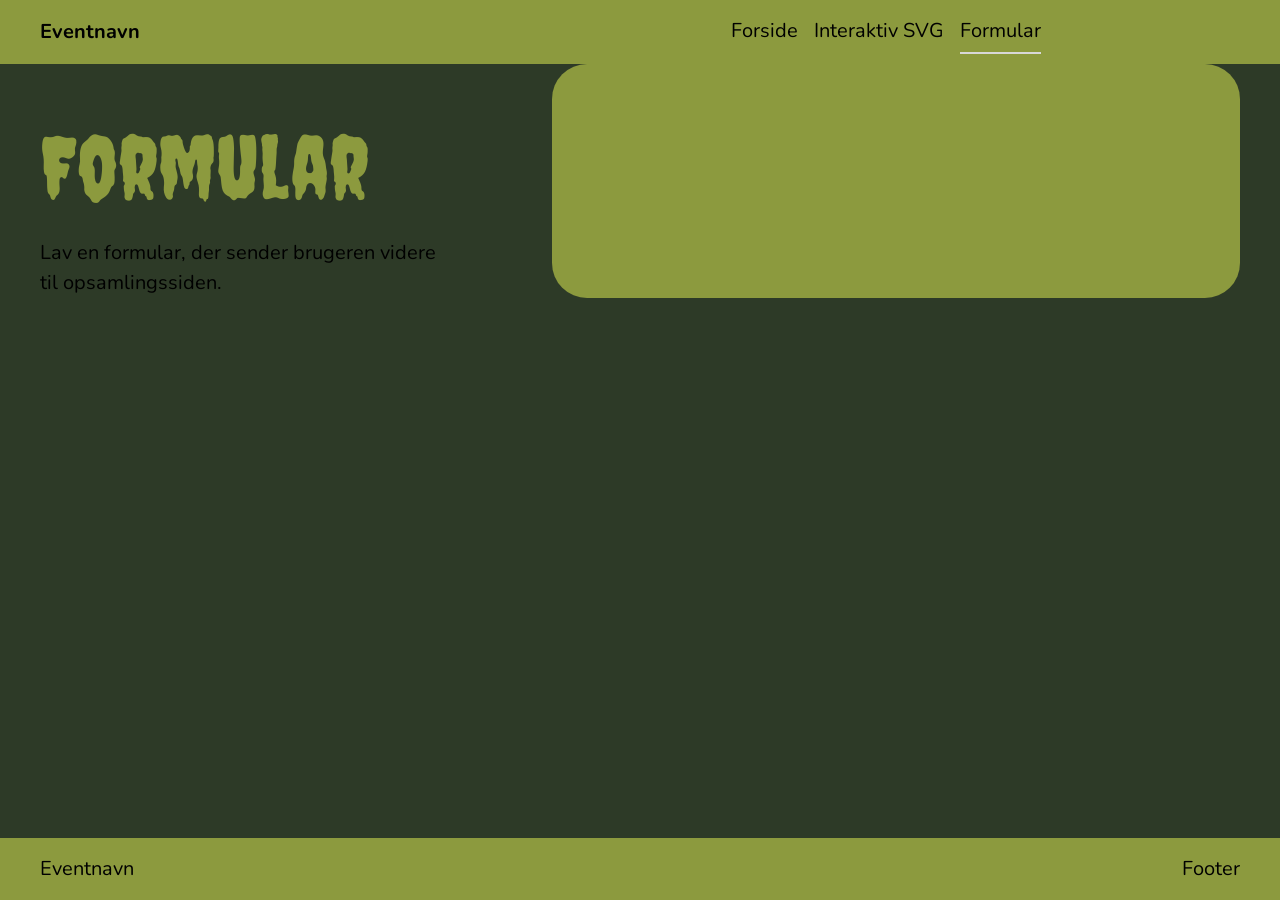
==== form.html @ 9d2d6f72 "svg done + rettelser" ====
<!DOCTYPE html>
<html lang="da">

<head>
  <meta charset="UTF-8">
  <meta name="viewport" content="width=device-width, initial-scale=1.0">
  <title>Formular | Eventnavn</title>
  <link rel="preconnect" href="https://fonts.googleapis.com">
  <link rel="preconnect" href="https://fonts.gstatic.com" crossorigin>
  <link
    href="https://fonts.googleapis.com/css2?family=Almendra:ital,wght@0,400;0,700;1,400;1,700&family=Creepster&family=Nunito:ital,wght@0,200..1000;1,200..1000&display=swap"
    rel="stylesheet">
  <link rel="stylesheet" href="./starter.css">
  <link rel="stylesheet" href="./style.css">
</head>

<body>
  <header class="site-header">
    <div class="header-content">
      <a class="site-logo" href="./">Eventnavn</a>
      <nav class="site-nav">
        <button popovertarget="menu">Menu</button>
        <ul class="menu" id="menu" popover>
          <li><a href="./">Forside</a></li>
          <li><a href="./svg.html">Interaktiv SVG</a></li>
          <li><a href="./form.html" aria-current="page">Formular</a></li>
        </ul>
      </nav>
    </div>
  </header>

  <main>
    <section class="form-page">
      <header class="form-intro">
        <h1>Formular</h1>
        <p>Lav en formular, der sender brugeren videre til opsamlingssiden.</p>
      </header>

      <form class="form-placeholder" action="./opsamling.html"></form>
    </section>
  </main>

  <footer class="site-footer">
    <div class="footer-content">
      <p>Eventnavn</p>
      <p>Footer</p>
    </div>
  </footer>
  <script src="./script.js"></script>
</body>

</html>
---- starter.css ----
*,
::before,
::after {
  box-sizing: border-box;
  margin: 0;
  padding: 0;
}

html {
  interpolate-size: allow-keywords;
  font-family: system-ui, sans-serif;
  line-height: 1.5;
  -webkit-font-smoothing: antialiased;
}

h1,
h2 {
  line-height: 1.25;
}

p,
li {
  text-wrap: pretty;
}

img,
svg {
  display: block;
  width: 100%;
  height: auto;
}

label {
  display: block;
}

input,
button,
textarea,
select {
  font: inherit;
  color: inherit;
  background-color: transparent;
  font-size: max(1em, 16px);
  padding: 0;
  margin: 0;
}

input:where([type="checkbox"], [type="radio"]) {
  width: 1em;
  height: 1em;
}

textarea {
  resize: none;
  min-height: 4lh;
}

legend {
  padding: 0;
}

select,
::picker(select) {
  appearance: base-select;
}

[popover] {
  margin: revert;
}

dialog {
  overscroll-behavior: none;

  &::backdrop {
    overflow: hidden;
    overscroll-behavior: contain;
  }
}

.visually-hidden {
  position: absolute;
  width: 1px;
  height: 1px;
  overflow: hidden;
  white-space: nowrap;
  clip-path: inset(100%);
}
---- style.css ----
/* Variabler */
html {
  --color-page: #2d3a27;
  --color-surface: #8c9a3e;
  --h1-color: #8c9a3e;
  --light-color: #f2ebd9;
  --dark-color: #1a1a1a;
  --accent-color: #d9531e;
  --color-border: #d8d8d8;
  --space-05: 0.5rem;
  --space-1: 1rem;
  --space-2: 2rem;
  --space-3: 3rem;

  background: var(--color-page);
}

/* Generelt */
h1 {
  color: var(--h1-color);
  font-family: "Creepster", system-ui;
  font-weight: 400;
  font-style: normal;
  font-size: 5.5rem;
  padding-top: var(--space-3);
}

h2 {
  font-family: "Almendra", serif;
  font-weight: 400;
  font-style: normal;
  font-size: 3rem;
}

p,
a,
summary {
  font-family: "Nunito", sans-serif;
  font-optical-sizing: auto;
  font-weight: 400;
  font-style: normal;
  font-size: 1.25rem;
}

.h2_lys,
.p_lys {
  color: var(--light-color);
}

.h2_mørk,
.p_mørk {
  color: var(--dark-color);
}

.knap_orange {
  background-color: var(--accent-color);
  border: none;
  color: var(--p-dark-color);
  text-decoration: none;
  text-align: center;
  font-weight: 700;
  border-radius: 35px;
  padding: 0.35rlh 0.75rlh;
  width: fit-content;
  cursor: pointer;
}

.knap_hvid {
  background-color: var(--light-color);
  border: none;
  color: var(--p-dark-color);
  text-decoration: none;
  text-align: center;
  font-weight: 700;
  border-radius: 35px;
  padding: 0.35rlh 0.75rlh;
  width: fit-content;
  cursor: pointer;
}

/* Globalt layout */
body {
  margin: 0;
  min-height: 100svh;
  display: grid;
  grid-template-rows: auto 1fr auto;
  grid-template-columns: minmax(1rlh, 1fr) minmax(0, 75rem) minmax(1rlh, 1fr);
}

h1,
h2,
h3,
p {
  margin: 0;
}

main {
  display: grid;
  grid-template-columns: inherit;
  grid-column: 1 / -1;
  align-content: start;
}

main > * {
  grid-column: 2;
}

.svg-page {
  display: grid;
  gap: var(--space-2);
}

.svg-intro {
  display: grid;
  gap: var(--space-1);
  max-width: 60ch;
}

.svg-intro p {
  color: var(--color-muted);
}

.svg-layout {
  display: grid;
  gap: var(--space-2);
  align-items: start;
  @media (width > 800px) {
    grid-template-columns: 1fr min(40%, 36ch);
  }
}

.form-page {
  display: grid;
  gap: var(--space-2);
  @media (width > 600px) {
    grid-template-columns: min(40%, 50ch) 1fr;
  }
}

.form-intro {
  display: grid;
  gap: var(--space-1);
  align-content: start;
  max-width: 60ch;
}

.form-intro p {
  color: var(--color-muted);
}

.opsamling-page {
  display: grid;
  gap: var(--space-2);
  align-items: start;

  @media (width > 800px) {
    grid-template-columns: minmax(0, 44ch) minmax(20rem, 1fr);
  }
}

.opsamling-intro {
  display: grid;
  gap: var(--space-1);
  max-width: 60ch;
}

.opsamling-intro p {
  color: var(--color-muted);
}

.error-page {
  display: grid;
  gap: var(--space-1);
  max-width: 60ch;
}

.error-page p {
  color: var(--color-muted);
}

/* Forside layout */
.hero_section {
  background-image: url(./imgs/baggrundsbillede.png);
  background-size: cover;
  background-position: center;
  grid-column: 1/-1;
  z-index: 0;

  display: grid;
  grid-template-columns: inherit;
}

.hero_section .grid_forside {
  grid-column: 2;
}

.grid_forside {
  @media (width > 800px) {
    display: grid;
    grid-template-columns: 1fr 1.5fr 0.4fr 1fr;
    grid-template-rows: 1fr 0.5fr 1.5fr;
  }
}

.indhold_forside {
  @media (width > 800px) {
    grid-column: 1/3;
    grid-row: 1/3;
  }
  @media (width < 800px) {
    justify-items: center;
    text-align: center;
    z-index: 1;
  }
}

.indhold_forside p {
  max-width: 42ch;
}

.img_shrek {
  grid-column: 2/4;
  grid-row: 2/4;
  z-index: 10;
  align-self: end;
}

.forside_knapper {
  display: grid;
  grid-template-columns: auto auto;
  gap: var(--space-1);
  padding-block: var(--space-1);
  justify-content: center;
  @media (width > 800px) {
    justify-content: start;
  }
}

.scrol_knap,
.scrol_knap a {
  z-index: 20;
  text-decoration: none;
  display: block;
  color: var(--light-color);
  font-weight: 700;
  justify-items: center;
  text-align: center;
  @media (width > 800px) {
    grid-column: 2/4;
    grid-row: 3/4;
    align-self: end;
  }
}

.h2_break {
  margin-top: var(--space-3);
}

.card,
.popover_card[popover] {
  display: grid;
  grid-template-rows: 2fr 1fr;
  padding: 0;
  overflow: clip;
  border-radius: 35px;
  background: var(--color-surface);
}

.popover_card[popover] {
  margin: auto;
  max-width: 90vw;
  width: 70ch;
  max-height: 90vh;
}

.card p,
.p_overskrift {
  font-weight: 700;
}

.card_indhold,
.popover_indhold {
  display: grid;
  align-content: start;
  justify-items: start;
  padding: 1lh;
  gap: 0.6rem;
}

.card_container {
  display: grid;
  gap: var(--space-2);
  padding-top: var(--space-1);
  padding-bottom: var(--space-3);
  @media (width > 800px) {
    display: grid;
    grid-template-columns: 1fr 1fr 1fr;
  }
}

.card img,
.popover_card img {
  place-self: stretch;
  object-fit: cover;
}

/* Popover på forside */
[popover] {
  padding: 1rem;
  max-height: 90vh;
  max-width: 90vw;
  width: 50ch;
}

:popover-open {
  display: grid;
  justify-items: start;
}

::backdrop {
  background: rgba(0, 0, 0, 0.35);
}

.popover_card {
  transition: 0.5s;
  transition-behavior: allow-discrete;
  opacity: 0;
}

:popover-open {
  opacity: 1;
}

@starting-style {
  :popover-open {
    opacity: 0;
  }
}

::backdrop {
  transition: 0.5s;
  transition-behavior: allow-discrete;
  opacity: 0;
}

:popover-open::backdrop {
  opacity: 1;
}

@starting-style {
  :popover-open::backdrop {
    opacity: 0;
  }
}

/* SVG - Accordion */
.accordion-item {
  border-radius: 35px;
  background: var(--color-page);
  color: var(--light-color);
}

.accordion-item summary {
  border-radius: 35px;
  background: var(--color-page);
  cursor: pointer;
  padding: var(--space-1) var(--space-2);
  font-weight: 700;
}

:open.accordion-item {
  border-radius: 35px;
  background: var(--accent-color);
}

:open.accordion-item summary {
  border-radius: 35px 35px 0 0;
  background: var(--accent-color);
}

.content {
  padding: 0 var(--space-1);
}

summary::marker {
  content: none;
}

summary {
  display: flex;
  justify-content: space-between;
}

summary::after {
  content: "+";
  font-size: 1.2rem;
  font-family: monospace;
}

:open summary::after {
  content: "-";
}

html {
  interpolate-size: allow-keywords;
}

::details-content {
  height: 0;
  overflow: clip;
  transition: 0.3s;
  transition-behavior: allow-discrete;
}

:open::details-content {
  height: auto;
}

/* SVG */
.bg_svg {
  background-image: url(./imgs/baggrundsbillede.png);
  background-size: cover;
  background-position: center;
}

.shrek {
  transition: 0.5s;
  translate: var(--x) var(--y);
}

.svg_shrek[data-position="sump"] {
  --x: -10%;
  --y: -15%;
}

.svg_shrek[data-position="bar"] {
  --x: 25%;
  --y: -22%;
}

.svg_shrek[data-position="doris"] {
  --x: 23%;
  --y: 19%;
}

.svg_shrek {
  border-radius: 35px;
  width: 100%;
  height: auto;
  display: block;
}

.svg-placeholder {
  display: grid;
  justify-items: center;
  align-items: center;
  padding: var(--space-1) var(--space-2);
}

/* Header og footer */
.site-header,
.site-footer {
  grid-column: 1 / -1;

  display: grid;
  grid-template-columns: inherit;
  background: var(--color-surface);
}

.header-content,
.footer-content {
  grid-column: 2;
}

.header-content {
  min-height: 4rem;
  display: flex;
  justify-content: space-between;
  align-items: center;
  gap: var(--space-1);
}

.site-logo {
  color: inherit;
  font-weight: 700;
  text-decoration: none;
}

.footer-content {
  padding-block: var(--space-1);
  display: flex;
  flex-wrap: wrap;
  justify-content: space-between;
  gap: var(--space-1);
  color: var(--color-muted);
}

/* Navigation */
[popover] {
  margin: 0;
  padding: 0;
  border: none;
  background: transparent;
}

.site-nav button {
  padding: 0.4rem 0.7rem;
  border: 1px solid var(--color-border);
  background: var(--color-surface);
  @media (width > 600px) {
    display: none;
  }
}

.menu {
  margin: 0;
  padding: var(--space-1);
  list-style: none;
  background: var(--color-surface);
  border: 1px solid var(--color-border);
  @media (width > 600px) {
    display: flex;
    gap: var(--space-1);
    padding: 0;
    border: none;
    background: none;
    position: static;
  }
}

.menu a {
  display: block;
  padding: 0.4rem 0;
  color: inherit;
  text-decoration: none;
  border-bottom: 2px solid #0000;
}

.menu a[aria-current="page"] {
  border-bottom-color: var(--color-border);
}

/* Flader */
.panel,
.svg-placeholder,
.form-placeholder,
.opsamling-placeholder {
  background: var(--color-surface);
  border-radius: 35px;
}

.panel {
  padding: var(--space-2) var(--space-1);
  display: grid;
  gap: var(--space-1);
}

.svg-placeholder,
.opsamling-placeholder {
  min-height: -webkit-fill-available;
  min-height: stretch;
}

.form-placeholder {
  min-height: -webkit-fill-available;
  min-height: stretch;
  padding: var(--space-1);
}

/* Details */
.accordion {
  display: grid;
  gap: var(--space-05);
}

.accordion-item {
  background: var(--color-surface);
}

.accordion-item p {
  padding: 0 var(--space-1) var(--space-1);
  color: var(--color-muted);
}

/* Knap/link */
.button {
  justify-self: start;
  display: inline-block;
  padding: 0.5rem 0.8rem;
  border: 1px solid var(--color-border);
  background: var(--color-surface);
  color: inherit;
  text-decoration: none;
}
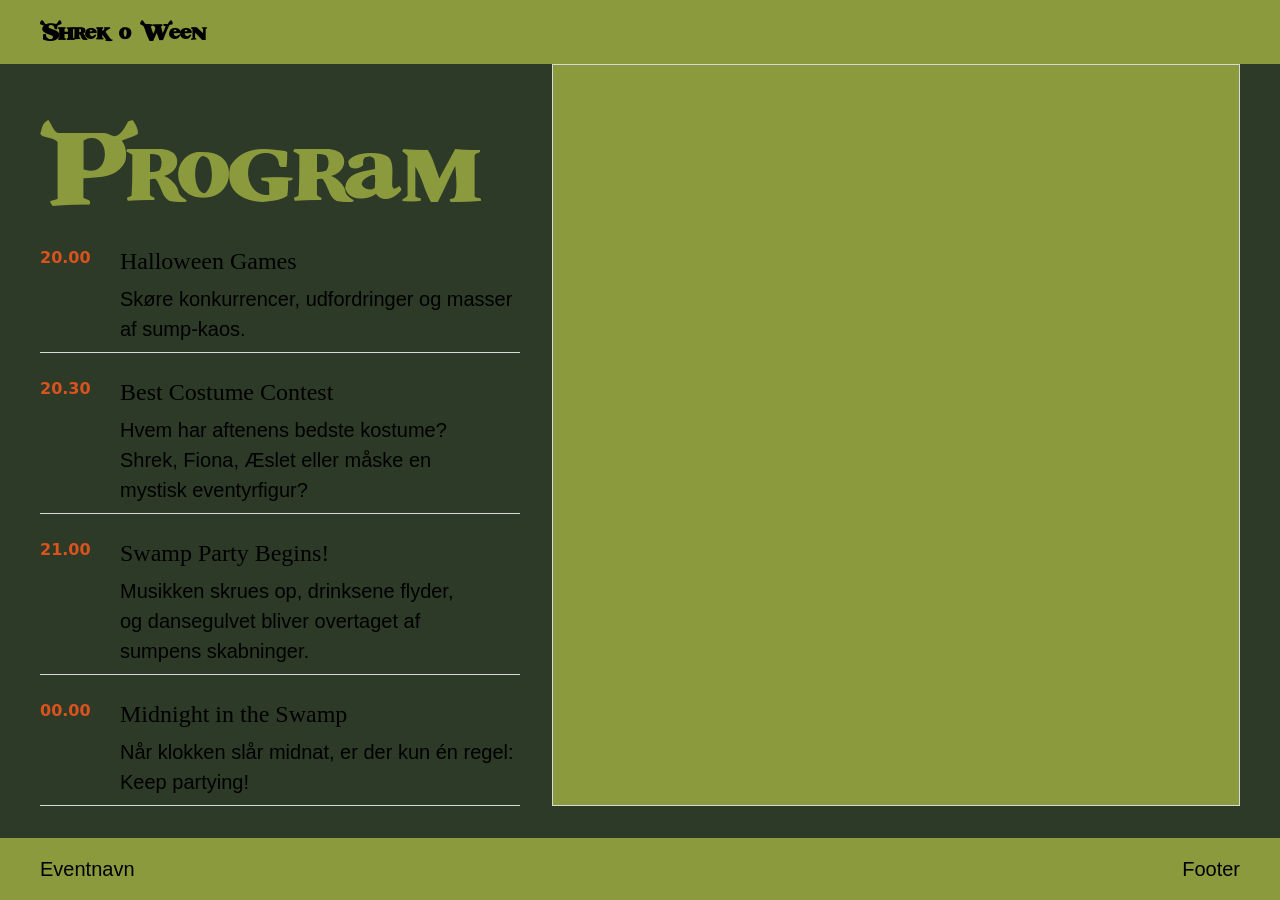
==== commit 2b79df18: "push changes" ====
--- a/form.html
+++ b/form.html
@@ -5,11 +5,6 @@
   <meta charset="UTF-8">
   <meta name="viewport" content="width=device-width, initial-scale=1.0">
   <title>Formular | Eventnavn</title>
-  <link rel="preconnect" href="https://fonts.googleapis.com">
-  <link rel="preconnect" href="https://fonts.gstatic.com" crossorigin>
-  <link
-    href="https://fonts.googleapis.com/css2?family=Almendra:ital,wght@0,400;0,700;1,400;1,700&family=Creepster&family=Nunito:ital,wght@0,200..1000;1,200..1000&display=swap"
-    rel="stylesheet">
   <link rel="stylesheet" href="./starter.css">
   <link rel="stylesheet" href="./style.css">
 </head>
@@ -17,12 +12,12 @@
 <body>
   <header class="site-header">
     <div class="header-content">
-      <a class="site-logo" href="./">Eventnavn</a>
+      <a class="site-logo" href="./">Shrek o Ween</a>
       <nav class="site-nav">
         <button popovertarget="menu">Menu</button>
         <ul class="menu" id="menu" popover>
           <li><a href="./">Forside</a></li>
-          <li><a href="./svg.html">Interaktiv SVG</a></li>
+          <li><a href="./svg.html">Udforsk sumpen</a></li>
           <li><a href="./form.html" aria-current="page">Formular</a></li>
         </ul>
       </nav>
@@ -32,8 +27,37 @@
   <main>
     <section class="form-page">
       <header class="form-intro">
-        <h1>Formular</h1>
-        <p>Lav en formular, der sender brugeren videre til opsamlingssiden.</p>
+        <h1>Program</h1>
+        <div class="program">
+          <article class="program-item">
+            <time class="program-time" datetime="20:00">20.00</time>
+            <div class="program-details">
+              <h2 class="program-title">Halloween Games</h2>
+              <p>Skøre konkurrencer, udfordringer og masser af sump-kaos.</p>
+            </div>
+          </article>
+          <article class="program-item">
+            <time class="program-time" datetime="20:30">20.30</time>
+            <div class="program-details">
+              <h2 class="program-title">Best Costume Contest</h2>
+              <p>Hvem har aftenens bedste kostume? Shrek, Fiona, Æslet eller måske en mystisk eventyrfigur?</p>
+            </div>
+          </article>
+          <article class="program-item">
+            <time class="program-time" datetime="21:00">21.00</time>
+            <div class="program-details">
+              <h2 class="program-title">Swamp Party Begins!</h2>
+              <p>Musikken skrues op, drinksene flyder, og dansegulvet bliver overtaget af sumpens skabninger.</p>
+            </div>
+          </article>
+          <article class="program-item">
+            <time class="program-time" datetime="00:00">00.00</time>
+            <div class="program-details">
+              <h2 class="program-title">Midnight in the Swamp</h2>
+              <p>Når klokken slår midnat, er der kun én regel: Keep partying!</p>
+            </div>
+          </article>
+        </div>
       </header>
 
       <form class="form-placeholder" action="./opsamling.html"></form>
--- a/style.css
+++ b/style.css
@@ -1,4 +1,11 @@
 /* Variabler */
+@font-face {
+  font-family: "Shrek";
+  src: url("./SHREK___.TTF") format("truetype");
+  font-weight: 400;
+  font-style: normal;
+}
+
 html {
   --color-page: #2d3a27;
   --color-surface: #8c9a3e;
@@ -18,7 +25,7 @@
 /* Generelt */
 h1 {
   color: var(--h1-color);
-  font-family: "Creepster", system-ui;
+  font-family: "Shrek", system-ui;
   font-weight: 400;
   font-style: normal;
   font-size: 5.5rem;
@@ -26,15 +33,14 @@
 }
 
 h2 {
-  font-family: "Almendra", serif;
+  font-family: "Almena", serif;
   font-weight: 400;
   font-style: normal;
   font-size: 3rem;
 }
 
 p,
-a,
-summary {
+a {
   font-family: "Nunito", sans-serif;
   font-optical-sizing: auto;
   font-weight: 400;
@@ -42,9 +48,13 @@
   font-size: 1.25rem;
 }
 
-.h2_lys,
+.h2_lys {
+  color: #d8d8d8;
+  font-family: "Times New Roman", Times, serif;
+}
 .p_lys {
   color: var(--light-color);
+  font-family: fantasy;
 }
 
 .h2_mørk,
@@ -78,113 +88,13 @@
   cursor: pointer;
 }
 
-/* Globalt layout */
-body {
-  margin: 0;
-  min-height: 100svh;
-  display: grid;
-  grid-template-rows: auto 1fr auto;
-  grid-template-columns: minmax(1rlh, 1fr) minmax(0, 75rem) minmax(1rlh, 1fr);
-}
-
-h1,
-h2,
-h3,
-p {
-  margin: 0;
-}
-
-main {
-  display: grid;
-  grid-template-columns: inherit;
-  grid-column: 1 / -1;
-  align-content: start;
-}
-
-main > * {
-  grid-column: 2;
-}
-
-.svg-page {
-  display: grid;
-  gap: var(--space-2);
-}
-
-.svg-intro {
-  display: grid;
-  gap: var(--space-1);
-  max-width: 60ch;
-}
-
-.svg-intro p {
-  color: var(--color-muted);
-}
-
-.svg-layout {
-  display: grid;
-  gap: var(--space-2);
-  align-items: start;
-  @media (width > 800px) {
-    grid-template-columns: 1fr min(40%, 36ch);
-  }
-}
-
-.form-page {
-  display: grid;
-  gap: var(--space-2);
-  @media (width > 600px) {
-    grid-template-columns: min(40%, 50ch) 1fr;
-  }
-}
-
-.form-intro {
-  display: grid;
-  gap: var(--space-1);
-  align-content: start;
-  max-width: 60ch;
-}
-
-.form-intro p {
-  color: var(--color-muted);
-}
-
-.opsamling-page {
-  display: grid;
-  gap: var(--space-2);
-  align-items: start;
-
-  @media (width > 800px) {
-    grid-template-columns: minmax(0, 44ch) minmax(20rem, 1fr);
-  }
-}
-
-.opsamling-intro {
-  display: grid;
-  gap: var(--space-1);
-  max-width: 60ch;
-}
-
-.opsamling-intro p {
-  color: var(--color-muted);
-}
-
-.error-page {
-  display: grid;
-  gap: var(--space-1);
-  max-width: 60ch;
-}
-
-.error-page p {
-  color: var(--color-muted);
-}
-
 /* Forside layout */
 .hero_section {
   background-image: url(./imgs/baggrundsbillede.png);
   background-size: cover;
   background-position: center;
   grid-column: 1/-1;
-  z-index: 0;
+  isolation: isolate;
 
   display: grid;
   grid-template-columns: inherit;
@@ -221,7 +131,7 @@
 .img_shrek {
   grid-column: 2/4;
   grid-row: 2/4;
-  z-index: 10;
+  z-index: -1;
   align-self: end;
 }
 
@@ -238,7 +148,6 @@
 
 .scrol_knap,
 .scrol_knap a {
-  z-index: 20;
   text-decoration: none;
   display: block;
   color: var(--light-color);
@@ -259,7 +168,7 @@
 .card,
 .popover_card[popover] {
   display: grid;
-  grid-template-rows: 2fr 1fr;
+  grid-template-rows: auto auto;
   padding: 0;
   overflow: clip;
   border-radius: 35px;
@@ -296,12 +205,6 @@
     display: grid;
     grid-template-columns: 1fr 1fr 1fr;
   }
-}
-
-.card img,
-.popover_card img {
-  place-self: stretch;
-  object-fit: cover;
 }
 
 /* Popover på forside */
@@ -321,7 +224,7 @@
   background: rgba(0, 0, 0, 0.35);
 }
 
-.popover_card {
+[popover] {
   transition: 0.5s;
   transition-behavior: allow-discrete;
   opacity: 0;
@@ -353,108 +256,159 @@
   }
 }
 
-/* SVG - Accordion */
-.accordion-item {
-  border-radius: 35px;
-  background: var(--color-page);
-  color: var(--light-color);
-}
-
-.accordion-item summary {
-  border-radius: 35px;
-  background: var(--color-page);
-  cursor: pointer;
-  padding: var(--space-1) var(--space-2);
-  font-weight: 700;
-}
-
-:open.accordion-item {
-  border-radius: 35px;
-  background: var(--accent-color);
-}
-
-:open.accordion-item summary {
-  border-radius: 35px 35px 0 0;
-  background: var(--accent-color);
-}
-
-.content {
-  padding: 0 var(--space-1);
-}
-
-summary::marker {
-  content: none;
-}
-
-summary {
-  display: flex;
-  justify-content: space-between;
-}
-
-summary::after {
-  content: "+";
-  font-size: 1.2rem;
-  font-family: monospace;
-}
-
-:open summary::after {
-  content: "-";
-}
-
-html {
-  interpolate-size: allow-keywords;
-}
-
-::details-content {
-  height: 0;
-  overflow: clip;
-  transition: 0.3s;
-  transition-behavior: allow-discrete;
-}
-
-:open::details-content {
-  height: auto;
-}
-
-/* SVG */
-.bg_svg {
-  background-image: url(./imgs/baggrundsbillede.png);
-  background-size: cover;
-  background-position: center;
-}
-
-.shrek {
-  transition: 0.5s;
-  translate: var(--x) var(--y);
-}
-
-.svg_shrek[data-position="sump"] {
-  --x: -10%;
-  --y: -15%;
-}
-
-.svg_shrek[data-position="bar"] {
-  --x: 25%;
-  --y: -22%;
-}
-
-.svg_shrek[data-position="doris"] {
-  --x: 23%;
-  --y: 19%;
-}
-
-.svg_shrek {
-  border-radius: 35px;
+/* Globalt layout */
+body {
+  margin: 0;
+  min-height: 100svh;
+  display: grid;
+  grid-template-rows: auto 1fr auto;
+  grid-template-columns: minmax(1rlh, 1fr) minmax(0, 75rem) minmax(1rlh, 1fr);
+}
+
+h1,
+h2,
+h3,
+p {
+  margin: 0;
+}
+
+main {
+  display: grid;
+  grid-template-columns: inherit;
+  grid-column: 1 / -1;
+  align-content: start;
+}
+
+main > * {
+  grid-column: 2;
+}
+
+.svg-page {
+  display: grid;
+  gap: var(--space-2);
+}
+
+.svg-intro {
+  display: grid;
+  gap: var(--space-1);
+  max-width: 60ch;
+}
+
+.svg-intro p {
+  color: var(--color-muted);
+}
+
+.svg-layout {
+  display: grid;
+  gap: var(--space-2);
+  align-items: start;
+  @media (width > 800px) {
+    grid-template-columns: 1fr min(40%, 36ch);
+  }
+}
+
+.svg-map-frame {
+  overflow: hidden;
+  border: 1px solid var(--color-border);
+  background: #555c31;
+}
+
+.svg-map {
   width: 100%;
   height: auto;
-  display: block;
-}
-
-.svg-placeholder {
-  display: grid;
-  justify-items: center;
-  align-items: center;
-  padding: var(--space-1) var(--space-2);
+}
+
+.svg-map-shrek {
+  transform-box: view-box;
+  transform-origin: 0 0;
+  transition: transform 900ms cubic-bezier(0.2, 0.7, 0.3, 1);
+}
+
+@media (prefers-reduced-motion: reduce) {
+  .svg-map-shrek {
+    transition: none;
+  }
+}
+
+.form-page {
+  display: grid;
+  gap: var(--space-2);
+  @media (width > 600px) {
+    grid-template-columns: min(40%, 50ch) 1fr;
+  }
+}
+
+.form-intro {
+  display: grid;
+  gap: var(--space-1);
+  align-content: start;
+  max-width: 60ch;
+}
+
+.form-intro > p {
+  color: var(--color-muted);
+}
+
+.program {
+  display: grid;
+  gap: var(--space-1);
+}
+
+.program-item {
+  display: grid;
+  grid-template-columns: 4.5rem 1fr;
+  gap: var(--space-05);
+  padding-block: var(--space-05);
+  border-bottom: 1px solid var(--color-border);
+}
+
+.program-time {
+  color: var(--accent-color);
+  font-weight: 700;
+}
+
+.program-details {
+  display: grid;
+  gap: var(--space-05);
+}
+
+.program-title {
+  font-family: "Almendra", serif;
+  font-size: 1.5rem;
+}
+
+.program-details p {
+  color: var(--color-muted);
+}
+
+.opsamling-page {
+  display: grid;
+  gap: var(--space-2);
+  align-items: start;
+
+  @media (width > 800px) {
+    grid-template-columns: minmax(0, 44ch) minmax(20rem, 1fr);
+  }
+}
+
+.opsamling-intro {
+  display: grid;
+  gap: var(--space-1);
+  max-width: 60ch;
+}
+
+.opsamling-intro p {
+  color: var(--color-muted);
+}
+
+.error-page {
+  display: grid;
+  gap: var(--space-1);
+  max-width: 60ch;
+}
+
+.error-page p {
+  color: var(--color-muted);
 }
 
 /* Header og footer */
@@ -482,6 +436,7 @@
 
 .site-logo {
   color: inherit;
+  font-family: "Shrek", system-ui;
   font-weight: 700;
   text-decoration: none;
 }
@@ -546,11 +501,11 @@
 .form-placeholder,
 .opsamling-placeholder {
   background: var(--color-surface);
-  border-radius: 35px;
+  border: 1px solid var(--color-border);
 }
 
 .panel {
-  padding: var(--space-2) var(--space-1);
+  padding: var(--space-1);
   display: grid;
   gap: var(--space-1);
 }
@@ -574,6 +529,7 @@
 }
 
 .accordion-item {
+  border: 1px solid var(--color-border);
   background: var(--color-surface);
 }
 
@@ -592,3 +548,13 @@
   color: inherit;
   text-decoration: none;
 }
+
+html,
+a,
+button,
+.knap_orange,
+.knap_hvid {
+  cursor:
+    url("./imgs/cursor-shrek.png") 6 6,
+    auto;
+}
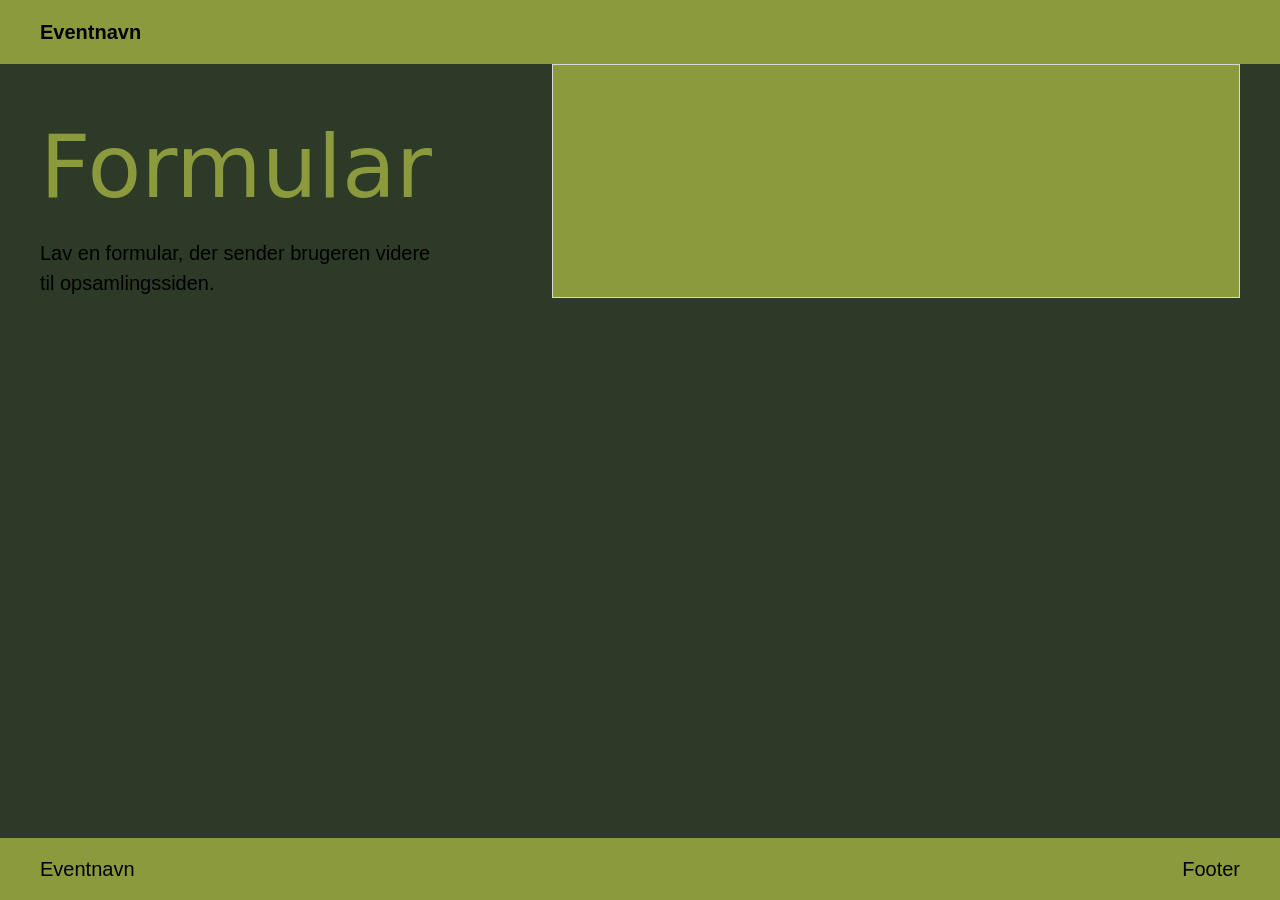
==== commit 461b4c9f: "push changes" ====
--- a/form.html
+++ b/form.html
@@ -12,12 +12,12 @@
 <body>
   <header class="site-header">
     <div class="header-content">
-      <a class="site-logo" href="./">Shrek o Ween</a>
+      <a class="site-logo" href="./">Eventnavn</a>
       <nav class="site-nav">
-        <button popovertarget="menu">Menu</button>
+        <button>Menu</button>
         <ul class="menu" id="menu" popover>
           <li><a href="./">Forside</a></li>
-          <li><a href="./svg.html">Udforsk sumpen</a></li>
+          <li><a href="./svg.html">Interaktiv SVG</a></li>
           <li><a href="./form.html" aria-current="page">Formular</a></li>
         </ul>
       </nav>
@@ -27,37 +27,8 @@
   <main>
     <section class="form-page">
       <header class="form-intro">
-        <h1>Program</h1>
-        <div class="program">
-          <article class="program-item">
-            <time class="program-time" datetime="20:00">20.00</time>
-            <div class="program-details">
-              <h2 class="program-title">Halloween Games</h2>
-              <p>Skøre konkurrencer, udfordringer og masser af sump-kaos.</p>
-            </div>
-          </article>
-          <article class="program-item">
-            <time class="program-time" datetime="20:30">20.30</time>
-            <div class="program-details">
-              <h2 class="program-title">Best Costume Contest</h2>
-              <p>Hvem har aftenens bedste kostume? Shrek, Fiona, Æslet eller måske en mystisk eventyrfigur?</p>
-            </div>
-          </article>
-          <article class="program-item">
-            <time class="program-time" datetime="21:00">21.00</time>
-            <div class="program-details">
-              <h2 class="program-title">Swamp Party Begins!</h2>
-              <p>Musikken skrues op, drinksene flyder, og dansegulvet bliver overtaget af sumpens skabninger.</p>
-            </div>
-          </article>
-          <article class="program-item">
-            <time class="program-time" datetime="00:00">00.00</time>
-            <div class="program-details">
-              <h2 class="program-title">Midnight in the Swamp</h2>
-              <p>Når klokken slår midnat, er der kun én regel: Keep partying!</p>
-            </div>
-          </article>
-        </div>
+        <h1>Formular</h1>
+        <p>Lav en formular, der sender brugeren videre til opsamlingssiden.</p>
       </header>
 
       <form class="form-placeholder" action="./opsamling.html"></form>
--- a/style.css
+++ b/style.css
@@ -1,11 +1,4 @@
 /* Variabler */
-@font-face {
-  font-family: "Shrek";
-  src: url("./SHREK___.TTF") format("truetype");
-  font-weight: 400;
-  font-style: normal;
-}
-
 html {
   --color-page: #2d3a27;
   --color-surface: #8c9a3e;
@@ -25,7 +18,7 @@
 /* Generelt */
 h1 {
   color: var(--h1-color);
-  font-family: "Shrek", system-ui;
+  font-family: "Creepster", system-ui;
   font-weight: 400;
   font-style: normal;
   font-size: 5.5rem;
@@ -33,7 +26,7 @@
 }
 
 h2 {
-  font-family: "Almena", serif;
+  font-family: "Almendra", serif;
   font-weight: 400;
   font-style: normal;
   font-size: 3rem;
@@ -48,13 +41,9 @@
   font-size: 1.25rem;
 }
 
-.h2_lys {
-  color: #d8d8d8;
-  font-family: "Times New Roman", Times, serif;
-}
+.h2_lys,
 .p_lys {
   color: var(--light-color);
-  font-family: fantasy;
 }
 
 .h2_mørk,
@@ -94,7 +83,7 @@
   background-size: cover;
   background-position: center;
   grid-column: 1/-1;
-  isolation: isolate;
+  z-index: -2;
 
   display: grid;
   grid-template-columns: inherit;
@@ -307,29 +296,6 @@
   }
 }
 
-.svg-map-frame {
-  overflow: hidden;
-  border: 1px solid var(--color-border);
-  background: #555c31;
-}
-
-.svg-map {
-  width: 100%;
-  height: auto;
-}
-
-.svg-map-shrek {
-  transform-box: view-box;
-  transform-origin: 0 0;
-  transition: transform 900ms cubic-bezier(0.2, 0.7, 0.3, 1);
-}
-
-@media (prefers-reduced-motion: reduce) {
-  .svg-map-shrek {
-    transition: none;
-  }
-}
-
 .form-page {
   display: grid;
   gap: var(--space-2);
@@ -345,39 +311,7 @@
   max-width: 60ch;
 }
 
-.form-intro > p {
-  color: var(--color-muted);
-}
-
-.program {
-  display: grid;
-  gap: var(--space-1);
-}
-
-.program-item {
-  display: grid;
-  grid-template-columns: 4.5rem 1fr;
-  gap: var(--space-05);
-  padding-block: var(--space-05);
-  border-bottom: 1px solid var(--color-border);
-}
-
-.program-time {
-  color: var(--accent-color);
-  font-weight: 700;
-}
-
-.program-details {
-  display: grid;
-  gap: var(--space-05);
-}
-
-.program-title {
-  font-family: "Almendra", serif;
-  font-size: 1.5rem;
-}
-
-.program-details p {
+.form-intro p {
   color: var(--color-muted);
 }
 
@@ -436,7 +370,6 @@
 
 .site-logo {
   color: inherit;
-  font-family: "Shrek", system-ui;
   font-weight: 700;
   text-decoration: none;
 }
@@ -548,13 +481,3 @@
   color: inherit;
   text-decoration: none;
 }
-
-html,
-a,
-button,
-.knap_orange,
-.knap_hvid {
-  cursor:
-    url("./imgs/cursor-shrek.png") 6 6,
-    auto;
-}
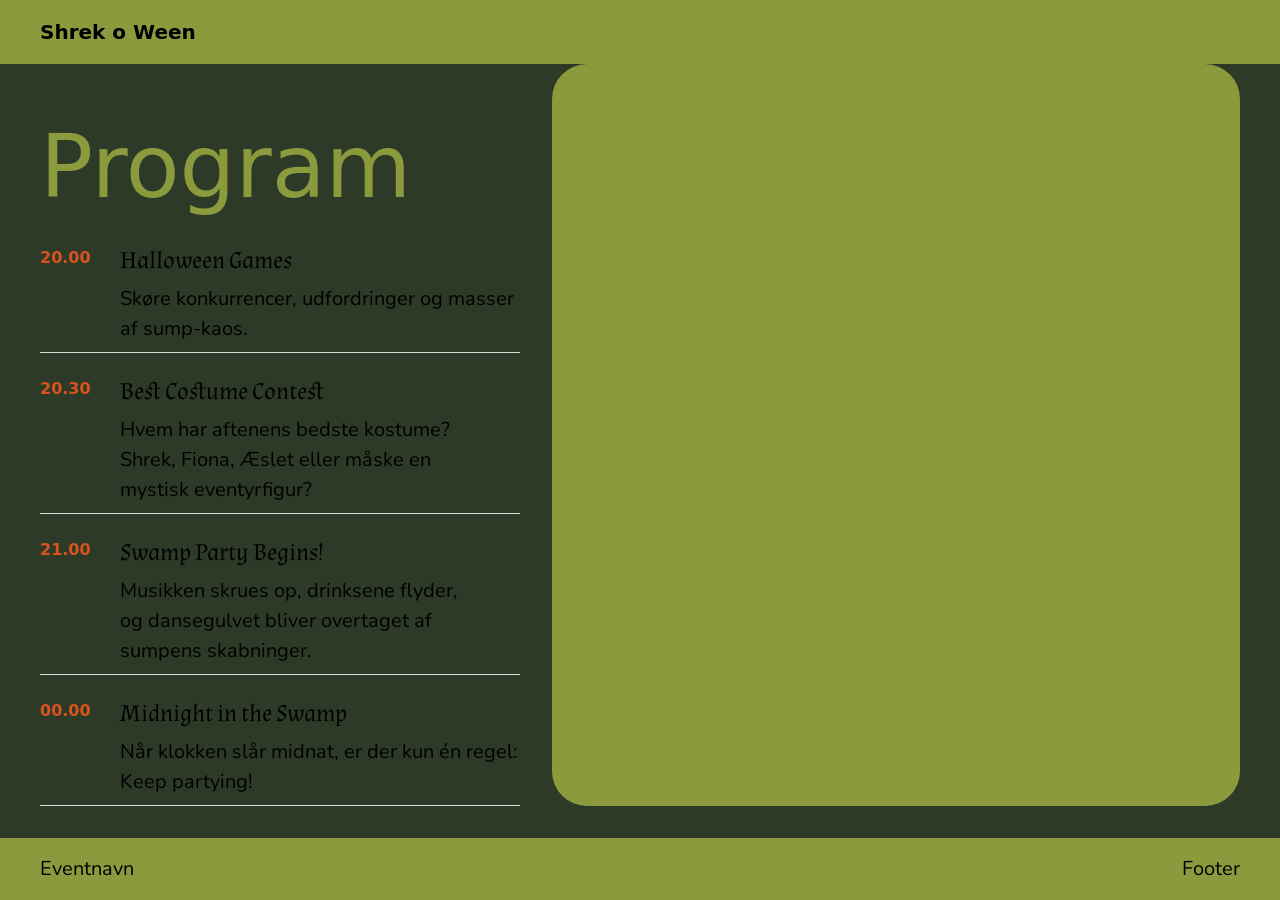
==== commit 1ec444bb: "Merge svg done + rettelser into main Co-authored-by: Copilot <223556219+Copilot@users.noreply.github" ====
--- a/form.html
+++ b/form.html
@@ -5,6 +5,11 @@
   <meta charset="UTF-8">
   <meta name="viewport" content="width=device-width, initial-scale=1.0">
   <title>Formular | Eventnavn</title>
+  <link rel="preconnect" href="https://fonts.googleapis.com">
+  <link rel="preconnect" href="https://fonts.gstatic.com" crossorigin>
+  <link
+    href="https://fonts.googleapis.com/css2?family=Almendra:ital,wght@0,400;0,700;1,400;1,700&family=Creepster&family=Nunito:ital,wght@0,200..1000;1,200..1000&display=swap"
+    rel="stylesheet">
   <link rel="stylesheet" href="./starter.css">
   <link rel="stylesheet" href="./style.css">
 </head>
@@ -12,12 +17,12 @@
 <body>
   <header class="site-header">
     <div class="header-content">
-      <a class="site-logo" href="./">Eventnavn</a>
+      <a class="site-logo" href="./">Shrek o Ween</a>
       <nav class="site-nav">
-        <button>Menu</button>
+        <button popovertarget="menu">Menu</button>
         <ul class="menu" id="menu" popover>
           <li><a href="./">Forside</a></li>
-          <li><a href="./svg.html">Interaktiv SVG</a></li>
+          <li><a href="./svg.html">Udforsk sumpen</a></li>
           <li><a href="./form.html" aria-current="page">Formular</a></li>
         </ul>
       </nav>
@@ -27,8 +32,37 @@
   <main>
     <section class="form-page">
       <header class="form-intro">
-        <h1>Formular</h1>
-        <p>Lav en formular, der sender brugeren videre til opsamlingssiden.</p>
+        <h1>Program</h1>
+        <div class="program">
+          <article class="program-item">
+            <time class="program-time" datetime="20:00">20.00</time>
+            <div class="program-details">
+              <h2 class="program-title">Halloween Games</h2>
+              <p>Skøre konkurrencer, udfordringer og masser af sump-kaos.</p>
+            </div>
+          </article>
+          <article class="program-item">
+            <time class="program-time" datetime="20:30">20.30</time>
+            <div class="program-details">
+              <h2 class="program-title">Best Costume Contest</h2>
+              <p>Hvem har aftenens bedste kostume? Shrek, Fiona, Æslet eller måske en mystisk eventyrfigur?</p>
+            </div>
+          </article>
+          <article class="program-item">
+            <time class="program-time" datetime="21:00">21.00</time>
+            <div class="program-details">
+              <h2 class="program-title">Swamp Party Begins!</h2>
+              <p>Musikken skrues op, drinksene flyder, og dansegulvet bliver overtaget af sumpens skabninger.</p>
+            </div>
+          </article>
+          <article class="program-item">
+            <time class="program-time" datetime="00:00">00.00</time>
+            <div class="program-details">
+              <h2 class="program-title">Midnight in the Swamp</h2>
+              <p>Når klokken slår midnat, er der kun én regel: Keep partying!</p>
+            </div>
+          </article>
+        </div>
       </header>
 
       <form class="form-placeholder" action="./opsamling.html"></form>
--- a/style.css
+++ b/style.css
@@ -1,4 +1,11 @@
 /* Variabler */
+@font-face {
+  font-family: "Shrek";
+  src: url("./SHREK___.TTF") format("truetype");
+  font-weight: 400;
+  font-style: normal;
+}
+
 html {
   --color-page: #2d3a27;
   --color-surface: #8c9a3e;
@@ -18,7 +25,7 @@
 /* Generelt */
 h1 {
   color: var(--h1-color);
-  font-family: "Creepster", system-ui;
+  font-family: "Shrek", system-ui;
   font-weight: 400;
   font-style: normal;
   font-size: 5.5rem;
@@ -26,14 +33,15 @@
 }
 
 h2 {
-  font-family: "Almendra", serif;
+  font-family: "Almena", serif;
   font-weight: 400;
   font-style: normal;
   font-size: 3rem;
 }
 
 p,
-a {
+a,
+summary {
   font-family: "Nunito", sans-serif;
   font-optical-sizing: auto;
   font-weight: 400;
@@ -41,9 +49,13 @@
   font-size: 1.25rem;
 }
 
-.h2_lys,
+.h2_lys {
+  color: #d8d8d8;
+  font-family: "Times New Roman", Times, serif;
+}
 .p_lys {
   color: var(--light-color);
+  font-family: fantasy;
 }
 
 .h2_mørk,
@@ -83,7 +95,7 @@
   background-size: cover;
   background-position: center;
   grid-column: 1/-1;
-  z-index: -2;
+  isolation: isolate;
 
   display: grid;
   grid-template-columns: inherit;
@@ -296,6 +308,29 @@
   }
 }
 
+.svg-map-frame {
+  overflow: hidden;
+  border: 1px solid var(--color-border);
+  background: #555c31;
+}
+
+.svg-map {
+  width: 100%;
+  height: auto;
+}
+
+.svg-map-shrek {
+  transform-box: view-box;
+  transform-origin: 0 0;
+  transition: transform 900ms cubic-bezier(0.2, 0.7, 0.3, 1);
+}
+
+@media (prefers-reduced-motion: reduce) {
+  .svg-map-shrek {
+    transition: none;
+  }
+}
+
 .form-page {
   display: grid;
   gap: var(--space-2);
@@ -311,7 +346,39 @@
   max-width: 60ch;
 }
 
-.form-intro p {
+.form-intro > p {
+  color: var(--color-muted);
+}
+
+.program {
+  display: grid;
+  gap: var(--space-1);
+}
+
+.program-item {
+  display: grid;
+  grid-template-columns: 4.5rem 1fr;
+  gap: var(--space-05);
+  padding-block: var(--space-05);
+  border-bottom: 1px solid var(--color-border);
+}
+
+.program-time {
+  color: var(--accent-color);
+  font-weight: 700;
+}
+
+.program-details {
+  display: grid;
+  gap: var(--space-05);
+}
+
+.program-title {
+  font-family: "Almendra", serif;
+  font-size: 1.5rem;
+}
+
+.program-details p {
   color: var(--color-muted);
 }
 
@@ -343,6 +410,285 @@
 
 .error-page p {
   color: var(--color-muted);
+}
+
+/* Forside layout */
+.hero_section {
+  background-image: url(./imgs/baggrundsbillede.png);
+  background-size: cover;
+  background-position: center;
+  grid-column: 1/-1;
+  z-index: 0;
+
+  display: grid;
+  grid-template-columns: inherit;
+}
+
+.hero_section .grid_forside {
+  grid-column: 2;
+}
+
+.grid_forside {
+  @media (width > 800px) {
+    display: grid;
+    grid-template-columns: 1fr 1.5fr 0.4fr 1fr;
+    grid-template-rows: 1fr 0.5fr 1.5fr;
+  }
+}
+
+.indhold_forside {
+  @media (width > 800px) {
+    grid-column: 1/3;
+    grid-row: 1/3;
+  }
+  @media (width < 800px) {
+    justify-items: center;
+    text-align: center;
+    z-index: 1;
+  }
+}
+
+.indhold_forside p {
+  max-width: 42ch;
+}
+
+.img_shrek {
+  grid-column: 2/4;
+  grid-row: 2/4;
+  z-index: 10;
+  align-self: end;
+}
+
+.forside_knapper {
+  display: grid;
+  grid-template-columns: auto auto;
+  gap: var(--space-1);
+  padding-block: var(--space-1);
+  justify-content: center;
+  @media (width > 800px) {
+    justify-content: start;
+  }
+}
+
+.scrol_knap,
+.scrol_knap a {
+  z-index: 20;
+  text-decoration: none;
+  display: block;
+  color: var(--light-color);
+  font-weight: 700;
+  justify-items: center;
+  text-align: center;
+  @media (width > 800px) {
+    grid-column: 2/4;
+    grid-row: 3/4;
+    align-self: end;
+  }
+}
+
+.h2_break {
+  margin-top: var(--space-3);
+}
+
+.card,
+.popover_card[popover] {
+  display: grid;
+  grid-template-rows: 2fr 1fr;
+  padding: 0;
+  overflow: clip;
+  border-radius: 35px;
+  background: var(--color-surface);
+}
+
+.popover_card[popover] {
+  margin: auto;
+  max-width: 90vw;
+  width: 70ch;
+  max-height: 90vh;
+}
+
+.card p,
+.p_overskrift {
+  font-weight: 700;
+}
+
+.card_indhold,
+.popover_indhold {
+  display: grid;
+  align-content: start;
+  justify-items: start;
+  padding: 1lh;
+  gap: 0.6rem;
+}
+
+.card_container {
+  display: grid;
+  gap: var(--space-2);
+  padding-top: var(--space-1);
+  padding-bottom: var(--space-3);
+  @media (width > 800px) {
+    display: grid;
+    grid-template-columns: 1fr 1fr 1fr;
+  }
+}
+
+.card img,
+.popover_card img {
+  place-self: stretch;
+  object-fit: cover;
+}
+
+/* Popover på forside */
+[popover] {
+  padding: 1rem;
+  max-height: 90vh;
+  max-width: 90vw;
+  width: 50ch;
+}
+
+:popover-open {
+  display: grid;
+  justify-items: start;
+}
+
+::backdrop {
+  background: rgba(0, 0, 0, 0.35);
+}
+
+.popover_card {
+  transition: 0.5s;
+  transition-behavior: allow-discrete;
+  opacity: 0;
+}
+
+:popover-open {
+  opacity: 1;
+}
+
+@starting-style {
+  :popover-open {
+    opacity: 0;
+  }
+}
+
+::backdrop {
+  transition: 0.5s;
+  transition-behavior: allow-discrete;
+  opacity: 0;
+}
+
+:popover-open::backdrop {
+  opacity: 1;
+}
+
+@starting-style {
+  :popover-open::backdrop {
+    opacity: 0;
+  }
+}
+
+/* SVG - Accordion */
+.accordion-item {
+  border-radius: 35px;
+  background: var(--color-page);
+  color: var(--light-color);
+}
+
+.accordion-item summary {
+  border-radius: 35px;
+  background: var(--color-page);
+  cursor: pointer;
+  padding: var(--space-1) var(--space-2);
+  font-weight: 700;
+}
+
+:open.accordion-item {
+  border-radius: 35px;
+  background: var(--accent-color);
+}
+
+:open.accordion-item summary {
+  border-radius: 35px 35px 0 0;
+  background: var(--accent-color);
+}
+
+.content {
+  padding: 0 var(--space-1);
+}
+
+summary::marker {
+  content: none;
+}
+
+summary {
+  display: flex;
+  justify-content: space-between;
+}
+
+summary::after {
+  content: "+";
+  font-size: 1.2rem;
+  font-family: monospace;
+}
+
+:open summary::after {
+  content: "-";
+}
+
+html {
+  interpolate-size: allow-keywords;
+}
+
+::details-content {
+  height: 0;
+  overflow: clip;
+  transition: 0.3s;
+  transition-behavior: allow-discrete;
+}
+
+:open::details-content {
+  height: auto;
+}
+
+/* SVG */
+.bg_svg {
+  background-image: url(./imgs/baggrundsbillede.png);
+  background-size: cover;
+  background-position: center;
+}
+
+.shrek {
+  transition: 0.5s;
+  translate: var(--x) var(--y);
+}
+
+.svg_shrek[data-position="sump"] {
+  --x: -10%;
+  --y: -15%;
+}
+
+.svg_shrek[data-position="bar"] {
+  --x: 25%;
+  --y: -22%;
+}
+
+.svg_shrek[data-position="doris"] {
+  --x: 23%;
+  --y: 19%;
+}
+
+.svg_shrek {
+  border-radius: 35px;
+  width: 100%;
+  height: auto;
+  display: block;
+}
+
+.svg-placeholder {
+  display: grid;
+  justify-items: center;
+  align-items: center;
+  padding: var(--space-1) var(--space-2);
 }
 
 /* Header og footer */
@@ -370,6 +716,7 @@
 
 .site-logo {
   color: inherit;
+  font-family: "Shrek", system-ui;
   font-weight: 700;
   text-decoration: none;
 }
@@ -434,11 +781,11 @@
 .form-placeholder,
 .opsamling-placeholder {
   background: var(--color-surface);
-  border: 1px solid var(--color-border);
+  border-radius: 35px;
 }
 
 .panel {
-  padding: var(--space-1);
+  padding: var(--space-2) var(--space-1);
   display: grid;
   gap: var(--space-1);
 }
@@ -462,7 +809,6 @@
 }
 
 .accordion-item {
-  border: 1px solid var(--color-border);
   background: var(--color-surface);
 }
 
@@ -481,3 +827,13 @@
   color: inherit;
   text-decoration: none;
 }
+
+html,
+a,
+button,
+.knap_orange,
+.knap_hvid {
+  cursor:
+    url("./imgs/cursor-shrek.png") 6 6,
+    auto;
+}
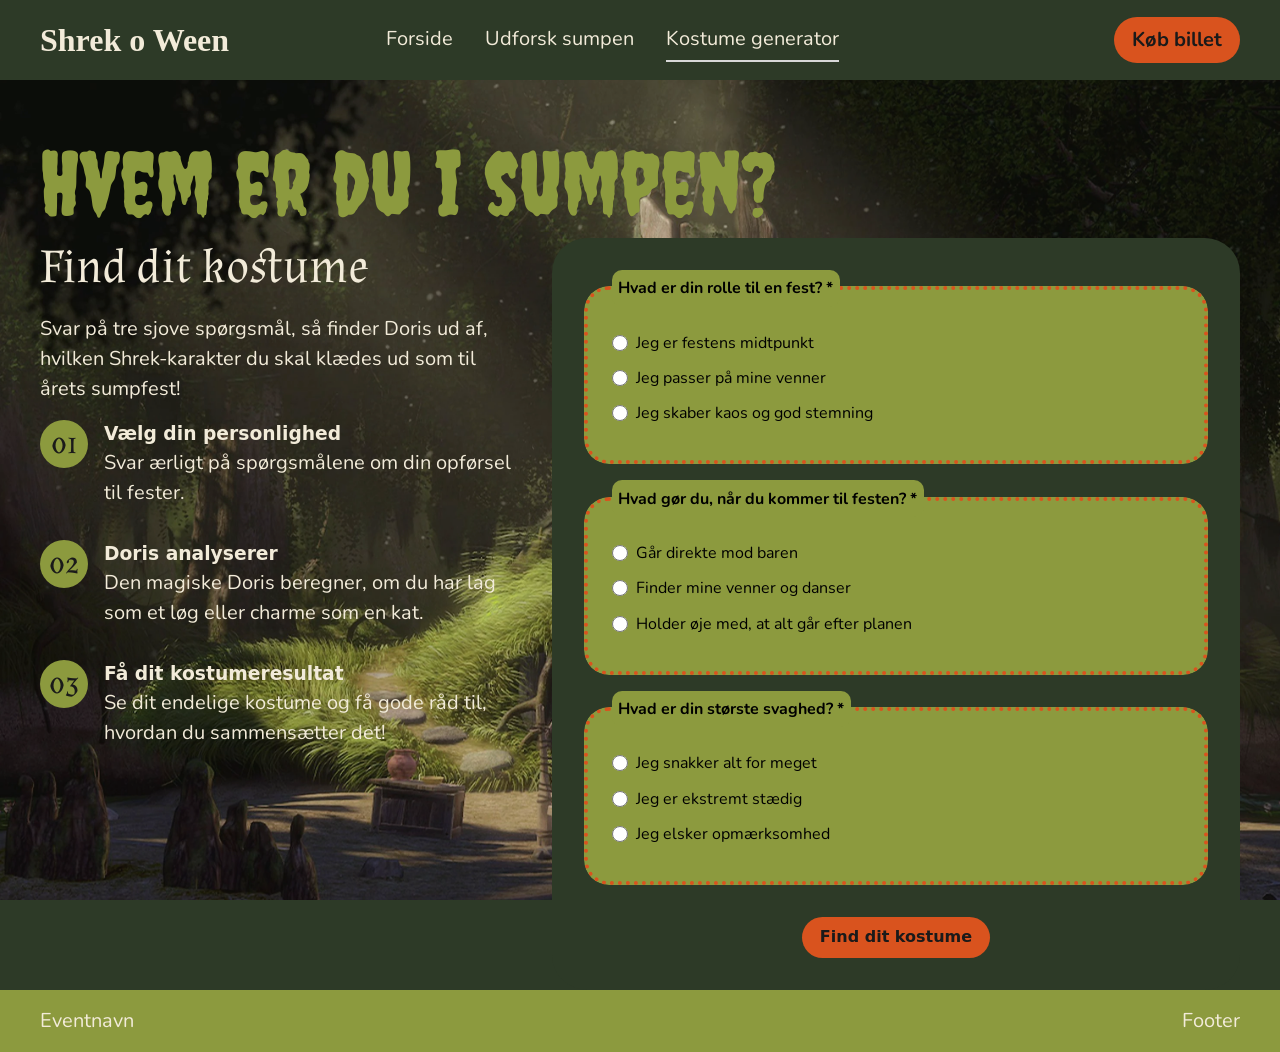
==== commit f72033c0: "formular done" ====
--- a/form.html
+++ b/form.html
@@ -17,56 +17,137 @@
 <body>
   <header class="site-header">
     <div class="header-content">
+
       <a class="site-logo" href="./">Shrek o Ween</a>
+
       <nav class="site-nav">
         <button popovertarget="menu">Menu</button>
+
         <ul class="menu" id="menu" popover>
           <li><a href="./">Forside</a></li>
           <li><a href="./svg.html">Udforsk sumpen</a></li>
-          <li><a href="./form.html" aria-current="page">Formular</a></li>
+          <li><a href="./form.html" aria-current="page">Kostume generator</a></li>
         </ul>
       </nav>
+
+      <!-- NY RETTELSE HER - ORANGE KNAP -->
+      <a href="index.html" class="knap_orange header-knap">
+        Køb billet
+      </a>
     </div>
   </header>
 
   <main>
+    <!-- NYE RETTELSER HER - FORMULAR -->
+    <h1>Hvem er du i sumpen?</h1>
     <section class="form-page">
       <header class="form-intro">
-        <h1>Program</h1>
-        <div class="program">
-          <article class="program-item">
-            <time class="program-time" datetime="20:00">20.00</time>
-            <div class="program-details">
-              <h2 class="program-title">Halloween Games</h2>
-              <p>Skøre konkurrencer, udfordringer og masser af sump-kaos.</p>
+        <h2 class="h2_lys">Find dit kostume</h2>
+        <p class="p_lys">
+          Svar på tre sjove spørgsmål, så finder Doris ud af,
+          hvilken Shrek-karakter du skal klædes ud som
+          til årets sumpfest!</p>
+
+        <section class="step_list">
+          <div class="step_content">
+            <div class="step_number">
+              <p>01</p>
             </div>
-          </article>
-          <article class="program-item">
-            <time class="program-time" datetime="20:30">20.30</time>
-            <div class="program-details">
-              <h2 class="program-title">Best Costume Contest</h2>
-              <p>Hvem har aftenens bedste kostume? Shrek, Fiona, Æslet eller måske en mystisk eventyrfigur?</p>
+            <div class="step_text">
+              <h3 class="h3_lys">Vælg din personlighed</h3>
+              <p class="p_lys">Svar ærligt på spørgsmålene om din opførsel til fester.</p>
             </div>
-          </article>
-          <article class="program-item">
-            <time class="program-time" datetime="21:00">21.00</time>
-            <div class="program-details">
-              <h2 class="program-title">Swamp Party Begins!</h2>
-              <p>Musikken skrues op, drinksene flyder, og dansegulvet bliver overtaget af sumpens skabninger.</p>
+          </div>
+          <div class="step_content">
+            <div class="step_number">
+              <p>02</p>
             </div>
-          </article>
-          <article class="program-item">
-            <time class="program-time" datetime="00:00">00.00</time>
-            <div class="program-details">
-              <h2 class="program-title">Midnight in the Swamp</h2>
-              <p>Når klokken slår midnat, er der kun én regel: Keep partying!</p>
+            <div class="step_text">
+              <h3 class="h3_lys">Doris analyserer</h3>
+              <p class="p_lys">Den magiske Doris beregner, om du har lag som et løg eller charme som en kat.</p>
             </div>
-          </article>
-        </div>
+          </div>
+          <div class="step_content">
+            <div class="step_number">
+              <p>03</p>
+            </div>
+            <div class="step_text">
+              <h3 class="h3_lys">Få dit kostumeresultat</h3>
+              <p class="p_lys">Se dit endelige kostume og få gode råd til, hvordan du sammensætter det!</p>
+            </div>
+          </div>
+        </section>
       </header>
 
-      <form class="form-placeholder" action="./opsamling.html"></form>
+      <form class="form-placeholder" onsubmit="return false;">
+
+        <fieldset>
+          <legend>Hvad er din rolle til en fest? *</legend>
+
+          <label>
+            <input type="radio" name="rolle" value="midtpunkt" required>
+
+            Jeg er festens midtpunkt
+          </label>
+
+          <label>
+            <input type="radio" name="rolle" value="venner">
+            Jeg passer på mine venner
+          </label>
+
+          <label>
+            <input type="radio" name="rolle" value="kaos">
+            Jeg skaber kaos og god stemning
+          </label>
+        </fieldset>
+
+        <fieldset>
+          <legend>Hvad gør du, når du kommer til festen? *</legend>
+
+          <label>
+            <input type="radio" name="ankomst" value="bar" required>
+            Går direkte mod baren
+          </label>
+
+          <label>
+            <input type="radio" name="ankomst" value="dans">
+            Finder mine venner og danser
+          </label>
+
+          <label>
+            <input type="radio" name="ankomst" value="kontrol">
+            Holder øje med, at alt går efter planen
+          </label>
+        </fieldset>
+
+        <fieldset>
+          <legend>Hvad er din største svaghed? *</legend>
+
+          <label>
+            <input type="radio" name="svaghed" value="snakker" required>
+            Jeg snakker alt for meget
+          </label>
+
+          <label>
+            <input type="radio" name="svaghed" value="staedig">
+            Jeg er ekstremt stædig
+          </label>
+
+          <label>
+            <input type="radio" name="svaghed" value="opmaerksomhed">
+            Jeg elsker opmærksomhed
+          </label>
+        </fieldset>
+
+        <button class="knap_orange" type="submit">
+          Find dit kostume
+        </button>
+
+      </form>
     </section>
+
+    <!-- SLUT PÅ NYE RETTELSER -->
+
   </main>
 
   <footer class="site-footer">
--- a/style.css
+++ b/style.css
@@ -1,11 +1,4 @@
 /* Variabler */
-@font-face {
-  font-family: "Shrek";
-  src: url("./SHREK___.TTF") format("truetype");
-  font-weight: 400;
-  font-style: normal;
-}
-
 html {
   --color-page: #2d3a27;
   --color-surface: #8c9a3e;
@@ -25,7 +18,7 @@
 /* Generelt */
 h1 {
   color: var(--h1-color);
-  font-family: "Shrek", system-ui;
+  font-family: "Creepster", system-ui;
   font-weight: 400;
   font-style: normal;
   font-size: 5.5rem;
@@ -33,7 +26,8 @@
 }
 
 h2 {
-  font-family: "Almena", serif;
+  color: var(--light-color);
+  font-family: "Almendra", serif;
   font-weight: 400;
   font-style: normal;
   font-size: 3rem;
@@ -42,6 +36,7 @@
 p,
 a,
 summary {
+  color: var(--light-color);
   font-family: "Nunito", sans-serif;
   font-optical-sizing: auto;
   font-weight: 400;
@@ -49,13 +44,10 @@
   font-size: 1.25rem;
 }
 
-.h2_lys {
-  color: #d8d8d8;
-  font-family: "Times New Roman", Times, serif;
-}
+.h2_lys,
+.h3_lys,
 .p_lys {
   color: var(--light-color);
-  font-family: fantasy;
 }
 
 .h2_mørk,
@@ -66,7 +58,7 @@
 .knap_orange {
   background-color: var(--accent-color);
   border: none;
-  color: var(--p-dark-color);
+  color: var(--dark-color);
   text-decoration: none;
   text-align: center;
   font-weight: 700;
@@ -79,7 +71,7 @@
 .knap_hvid {
   background-color: var(--light-color);
   border: none;
-  color: var(--p-dark-color);
+  color: var(--dark-color);
   text-decoration: none;
   text-align: center;
   font-weight: 700;
@@ -89,174 +81,6 @@
   cursor: pointer;
 }
 
-/* Forside layout */
-.hero_section {
-  background-image: url(./imgs/baggrundsbillede.png);
-  background-size: cover;
-  background-position: center;
-  grid-column: 1/-1;
-  isolation: isolate;
-
-  display: grid;
-  grid-template-columns: inherit;
-}
-
-.hero_section .grid_forside {
-  grid-column: 2;
-}
-
-.grid_forside {
-  @media (width > 800px) {
-    display: grid;
-    grid-template-columns: 1fr 1.5fr 0.4fr 1fr;
-    grid-template-rows: 1fr 0.5fr 1.5fr;
-  }
-}
-
-.indhold_forside {
-  @media (width > 800px) {
-    grid-column: 1/3;
-    grid-row: 1/3;
-  }
-  @media (width < 800px) {
-    justify-items: center;
-    text-align: center;
-    z-index: 1;
-  }
-}
-
-.indhold_forside p {
-  max-width: 42ch;
-}
-
-.img_shrek {
-  grid-column: 2/4;
-  grid-row: 2/4;
-  z-index: -1;
-  align-self: end;
-}
-
-.forside_knapper {
-  display: grid;
-  grid-template-columns: auto auto;
-  gap: var(--space-1);
-  padding-block: var(--space-1);
-  justify-content: center;
-  @media (width > 800px) {
-    justify-content: start;
-  }
-}
-
-.scrol_knap,
-.scrol_knap a {
-  text-decoration: none;
-  display: block;
-  color: var(--light-color);
-  font-weight: 700;
-  justify-items: center;
-  text-align: center;
-  @media (width > 800px) {
-    grid-column: 2/4;
-    grid-row: 3/4;
-    align-self: end;
-  }
-}
-
-.h2_break {
-  margin-top: var(--space-3);
-}
-
-.card,
-.popover_card[popover] {
-  display: grid;
-  grid-template-rows: auto auto;
-  padding: 0;
-  overflow: clip;
-  border-radius: 35px;
-  background: var(--color-surface);
-}
-
-.popover_card[popover] {
-  margin: auto;
-  max-width: 90vw;
-  width: 70ch;
-  max-height: 90vh;
-}
-
-.card p,
-.p_overskrift {
-  font-weight: 700;
-}
-
-.card_indhold,
-.popover_indhold {
-  display: grid;
-  align-content: start;
-  justify-items: start;
-  padding: 1lh;
-  gap: 0.6rem;
-}
-
-.card_container {
-  display: grid;
-  gap: var(--space-2);
-  padding-top: var(--space-1);
-  padding-bottom: var(--space-3);
-  @media (width > 800px) {
-    display: grid;
-    grid-template-columns: 1fr 1fr 1fr;
-  }
-}
-
-/* Popover på forside */
-[popover] {
-  padding: 1rem;
-  max-height: 90vh;
-  max-width: 90vw;
-  width: 50ch;
-}
-
-:popover-open {
-  display: grid;
-  justify-items: start;
-}
-
-::backdrop {
-  background: rgba(0, 0, 0, 0.35);
-}
-
-[popover] {
-  transition: 0.5s;
-  transition-behavior: allow-discrete;
-  opacity: 0;
-}
-
-:popover-open {
-  opacity: 1;
-}
-
-@starting-style {
-  :popover-open {
-    opacity: 0;
-  }
-}
-
-::backdrop {
-  transition: 0.5s;
-  transition-behavior: allow-discrete;
-  opacity: 0;
-}
-
-:popover-open::backdrop {
-  opacity: 1;
-}
-
-@starting-style {
-  :popover-open::backdrop {
-    opacity: 0;
-  }
-}
-
 /* Globalt layout */
 body {
   margin: 0;
@@ -264,6 +88,10 @@
   display: grid;
   grid-template-rows: auto 1fr auto;
   grid-template-columns: minmax(1rlh, 1fr) minmax(0, 75rem) minmax(1rlh, 1fr);
+
+  cursor:
+    url("./imgs/cursor-shrek.png") 8 8,
+    auto;
 }
 
 h1,
@@ -287,16 +115,13 @@
 .svg-page {
   display: grid;
   gap: var(--space-2);
+  padding-bottom: 10rem;
 }
 
 .svg-intro {
   display: grid;
   gap: var(--space-1);
   max-width: 60ch;
-}
-
-.svg-intro p {
-  color: var(--color-muted);
 }
 
 .svg-layout {
@@ -308,29 +133,6 @@
   }
 }
 
-.svg-map-frame {
-  overflow: hidden;
-  border: 1px solid var(--color-border);
-  background: #555c31;
-}
-
-.svg-map {
-  width: 100%;
-  height: auto;
-}
-
-.svg-map-shrek {
-  transform-box: view-box;
-  transform-origin: 0 0;
-  transition: transform 900ms cubic-bezier(0.2, 0.7, 0.3, 1);
-}
-
-@media (prefers-reduced-motion: reduce) {
-  .svg-map-shrek {
-    transition: none;
-  }
-}
-
 .form-page {
   display: grid;
   gap: var(--space-2);
@@ -346,42 +148,6 @@
   max-width: 60ch;
 }
 
-.form-intro > p {
-  color: var(--color-muted);
-}
-
-.program {
-  display: grid;
-  gap: var(--space-1);
-}
-
-.program-item {
-  display: grid;
-  grid-template-columns: 4.5rem 1fr;
-  gap: var(--space-05);
-  padding-block: var(--space-05);
-  border-bottom: 1px solid var(--color-border);
-}
-
-.program-time {
-  color: var(--accent-color);
-  font-weight: 700;
-}
-
-.program-details {
-  display: grid;
-  gap: var(--space-05);
-}
-
-.program-title {
-  font-family: "Almendra", serif;
-  font-size: 1.5rem;
-}
-
-.program-details p {
-  color: var(--color-muted);
-}
-
 .opsamling-page {
   display: grid;
   gap: var(--space-2);
@@ -398,10 +164,6 @@
   max-width: 60ch;
 }
 
-.opsamling-intro p {
-  color: var(--color-muted);
-}
-
 .error-page {
   display: grid;
   gap: var(--space-1);
@@ -409,7 +171,7 @@
 }
 
 .error-page p {
-  color: var(--color-muted);
+  color: var(--color-dark);
 }
 
 /* Forside layout */
@@ -692,7 +454,13 @@
 }
 
 /* Header og footer */
-.site-header,
+.site-header {
+  grid-column: 1 / -1;
+
+  display: grid;
+  grid-template-columns: inherit;
+  background: var(--color-page);
+}
 .site-footer {
   grid-column: 1 / -1;
 
@@ -707,18 +475,40 @@
 }
 
 .header-content {
-  min-height: 4rem;
-  display: flex;
-  justify-content: space-between;
+  min-height: 5rem; /* NY RETTELSE HER */
+  display: grid; /* NY RETTELSE HER */
+  grid-template-columns: 1fr auto 1fr; /* NY RETTELSE HER */
   align-items: center;
-  gap: var(--space-1);
+  gap: var(--space-2); /* NY RETTELSE HER */
 }
 
 .site-logo {
-  color: inherit;
-  font-family: "Shrek", system-ui;
+  color: var(--light-color); /* NY RETTELSE HER */
+  font-family: "Almendra", serif; /* NY RETTELSE HER */
+  font-size: 2rem; /* NY RETTELSE HER */
   font-weight: 700;
   text-decoration: none;
+}
+
+.header-knap {
+  justify-self: end;
+}
+
+/* MOBIL HEADER */
+@media (max-width: 600px) {
+  .header-content {
+    display: flex;
+    justify-content: space-between;
+    gap: var(--space-1);
+  }
+
+  .site-logo {
+    font-size: 1.5rem;
+  }
+
+  .header-knap {
+    display: none;
+  }
 }
 
 .footer-content {
@@ -727,7 +517,6 @@
   flex-wrap: wrap;
   justify-content: space-between;
   gap: var(--space-1);
-  color: var(--color-muted);
 }
 
 /* Navigation */
@@ -753,9 +542,10 @@
   list-style: none;
   background: var(--color-surface);
   border: 1px solid var(--color-border);
+  background: var(--color-page);
   @media (width > 600px) {
     display: flex;
-    gap: var(--space-1);
+    gap: var(--space-2);
     padding: 0;
     border: none;
     background: none;
@@ -766,7 +556,7 @@
 .menu a {
   display: block;
   padding: 0.4rem 0;
-  color: inherit;
+  color: var(--light-color);
   text-decoration: none;
   border-bottom: 2px solid #0000;
 }
@@ -814,7 +604,6 @@
 
 .accordion-item p {
   padding: 0 var(--space-1) var(--space-1);
-  color: var(--color-muted);
 }
 
 /* Knap/link */
@@ -828,12 +617,116 @@
   text-decoration: none;
 }
 
-html,
-a,
-button,
-.knap_orange,
-.knap_hvid {
-  cursor:
-    url("./imgs/cursor-shrek.png") 6 6,
-    auto;
-}
+/* NYE RETTELSER HER - FORMULAR */
+
+/* Baggrund fra forsiden */
+body:has(.form-page) {
+  background-image: url("./imgs/baggrundsbillede.png");
+  background-size: cover;
+  background-position: center;
+  background-attachment: fixed;
+}
+
+/* Formularens layout */
+.step_list {
+  display: grid;
+  gap: var(--space-2);
+  max-width: 50ch;
+}
+
+.step_content {
+  display: grid;
+  grid-template-columns: auto 1fr;
+  gap: var(--space-1);
+}
+
+.step_number {
+  background: var(--color-surface);
+  border-radius: 50%;
+  width: 3rem;
+  height: 3rem;
+  display: grid;
+  align-items: center;
+  justify-content: center;
+}
+
+.step_number p {
+  font-family: "Almendra", serif;
+  font-weight: 400;
+  font-style: normal;
+  font-size: 2rem;
+  color: var(--dark-color);
+}
+
+/* Formularens mørke boks */
+.form-placeholder {
+  background-color: var(--color-page);
+  padding: var(--space-2);
+  display: grid;
+  gap: var(--space-1);
+  align-content: start;
+}
+
+/* Spørgsmålsbokse */
+.form-placeholder fieldset {
+  background-color: var(--color-surface);
+  border: none;
+  border-radius: 25px;
+  padding: 1.5rem;
+  min-width: 0;
+}
+
+/* Spørgsmålenes overskrifter */
+.form-placeholder legend {
+  background-color: var(--color-surface);
+  border-radius: 10px;
+  padding: 0.4rem;
+  font-family: "Nunito", sans-serif;
+  font-weight: 700;
+}
+
+/* Svarmuligheder */
+.form-placeholder label {
+  display: flex;
+  align-items: center;
+  gap: 0.5rem;
+  margin-bottom: 0.7rem;
+  font-family: "Nunito", sans-serif;
+  cursor: pointer;
+}
+
+/* Radio buttons */
+.form-placeholder input[type="radio"] {
+  accent-color: var(--accent-color);
+  width: 1rem;
+  height: 1rem;
+  flex-shrink: 0;
+}
+
+/* Knap */
+.form-placeholder button {
+  justify-self: center;
+  margin-top: var(--space-1);
+}
+
+/* Mobil */
+@media (max-width: 600px) {
+  .form-page {
+    padding-block: var(--space-2);
+  }
+
+  .form-intro h1 {
+    font-size: 3rem;
+  }
+
+  .form-placeholder {
+    padding: var(--space-1);
+  }
+}
+
+/* Når du ikke har klikket på noget i formularen er den orange dotted */
+.form-placeholder fieldset:has(input:invalid) {
+  border: 4px dotted var(--accent-color);
+}
+
+/* SLUT PÅ NYE RETTELSER */
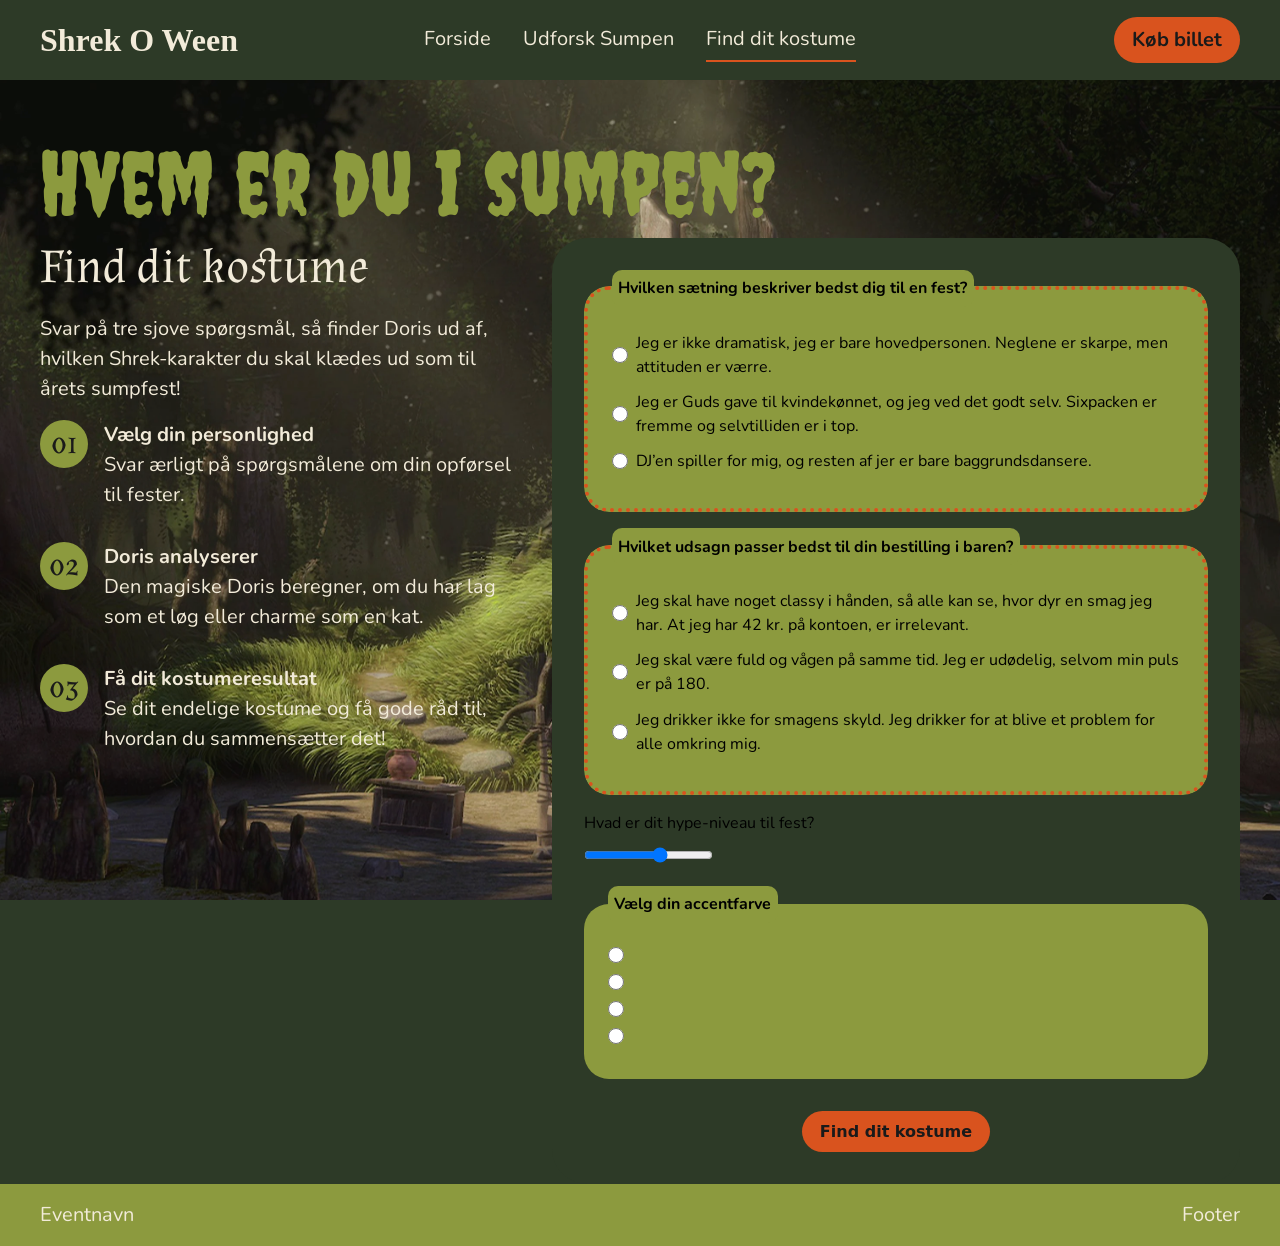
==== commit 94e4d2ce: "form indtilvidere" ====
--- a/form.html
+++ b/form.html
@@ -4,7 +4,7 @@
 <head>
   <meta charset="UTF-8">
   <meta name="viewport" content="width=device-width, initial-scale=1.0">
-  <title>Formular | Eventnavn</title>
+  <title>Find dit kostume | Shrek O Ween</title>
   <link rel="preconnect" href="https://fonts.googleapis.com">
   <link rel="preconnect" href="https://fonts.gstatic.com" crossorigin>
   <link
@@ -17,20 +17,16 @@
 <body>
   <header class="site-header">
     <div class="header-content">
-
-      <a class="site-logo" href="./">Shrek o Ween</a>
-
+      <a class="site-logo" href="./">Shrek O Ween</a>
       <nav class="site-nav">
         <button popovertarget="menu">Menu</button>
 
         <ul class="menu" id="menu" popover>
           <li><a href="./">Forside</a></li>
-          <li><a href="./svg.html">Udforsk sumpen</a></li>
-          <li><a href="./form.html" aria-current="page">Kostume generator</a></li>
+          <li><a href="./svg.html">Udforsk Sumpen</a></li>
+          <li><a href="./form.html" aria-current="page">Find dit kostume</a></li>
         </ul>
       </nav>
-
-      <!-- NY RETTELSE HER - ORANGE KNAP -->
       <a href="index.html" class="knap_orange header-knap">
         Køb billet
       </a>
@@ -38,7 +34,6 @@
   </header>
 
   <main>
-    <!-- NYE RETTELSER HER - FORMULAR -->
     <h1>Hvem er du i sumpen?</h1>
     <section class="form-page">
       <header class="form-intro">
@@ -79,75 +74,76 @@
         </section>
       </header>
 
-      <form class="form-placeholder" onsubmit="return false;">
+      <form class="form-placeholder" action="./opsamling.html">
+        <fieldset>
+          <legend>Hvilken sætning beskriver bedst dig til en fest?</legend>
 
-        <fieldset>
-          <legend>Hvad er din rolle til en fest? *</legend>
-
-          <label>
-            <input type="radio" name="rolle" value="midtpunkt" required>
-
-            Jeg er festens midtpunkt
+          <label for="sassy">
+            <input id="sassy" name="nickname" type="radio" value="sassy" required>
+            Jeg er ikke dramatisk, jeg er bare hovedpersonen. Neglene er skarpe, men attituden er værre.
           </label>
 
-          <label>
-            <input type="radio" name="rolle" value="venner">
-            Jeg passer på mine venner
+          <label for="rizzler">
+            <input id="rizzler" name="nickname" type="radio" value="rizzler">
+            Jeg er Guds gave til kvindekønnet, og jeg ved det godt selv. Sixpacken er fremme og selvtilliden er i top.
           </label>
 
-          <label>
-            <input type="radio" name="rolle" value="kaos">
-            Jeg skaber kaos og god stemning
+          <label for="danse">
+            <input id="danse" name="nickname" type="radio" value="danse">
+            DJ’en spiller for mig, og resten af jer er bare baggrundsdansere.
           </label>
         </fieldset>
 
         <fieldset>
-          <legend>Hvad gør du, når du kommer til festen? *</legend>
+          <legend>Hvilket udsagn passer bedst til din bestilling i baren?</legend>
 
-          <label>
-            <input type="radio" name="ankomst" value="bar" required>
-            Går direkte mod baren
+          <label for="espresso_martini">
+            <input id="espresso_martini" name="reason" type="radio" value="espresso_martini" required>
+            Jeg skal have noget classy i hånden, så alle kan se, hvor dyr en smag jeg har. At jeg har 42 kr. på kontoen,
+            er irrelevant.
           </label>
 
-          <label>
-            <input type="radio" name="ankomst" value="dans">
-            Finder mine venner og danser
+          <label for="vodka_redbull">
+            <input id="vodka_redbull" name="reason" type="radio" value="vodka_redbull">
+            Jeg skal være fuld og vågen på samme tid. Jeg er udødelig, selvom min puls er på 180.
           </label>
 
-          <label>
-            <input type="radio" name="ankomst" value="kontrol">
-            Holder øje med, at alt går efter planen
+          <label for="tequila">
+            <input id="tequila" name="reason" type="radio" value="tequila">
+            Jeg drikker ikke for smagens skyld. Jeg drikker for at blive et problem for alle omkring mig.
           </label>
         </fieldset>
 
-        <fieldset>
-          <legend>Hvad er din største svaghed? *</legend>
+        <div class="form_group">
+          <label for="hype">Hvad er dit hype-niveau til fest?</label>
+          <input id="hype" name="hype" type="range" min="0" max="100" value="60">
+        </div>
 
-          <label>
-            <input type="radio" name="svaghed" value="snakker" required>
-            Jeg snakker alt for meget
+        <fieldset class="form_group" data-layout="inline">
+          <legend>Vælg din accentfarve</legend>
+
+          <label for="color_green" data-color="green">
+            <input class="color_input" id="color_green" type="radio" name="color" value="green">
           </label>
 
-          <label>
-            <input type="radio" name="svaghed" value="staedig">
-            Jeg er ekstremt stædig
+          <label for="color_red" data-color="red">
+            <input class="color_input" id="color_red" type="radio" name="color" value="red">
           </label>
 
-          <label>
-            <input type="radio" name="svaghed" value="opmaerksomhed">
-            Jeg elsker opmærksomhed
+          <label for="color_brown" data-color="brown">
+            <input class="color_input" id="color_brown" type="radio" name="color" value="brown">
+          </label>
+
+          <label for="color_purple" data-color="purple">
+            <input class="color_input" id="color_purple" type="radio" name="color" value="purple">
           </label>
         </fieldset>
 
-        <button class="knap_orange" type="submit">
+        <button class="knap_orange">
           Find dit kostume
         </button>
-
       </form>
     </section>
-
-    <!-- SLUT PÅ NYE RETTELSER -->
-
   </main>
 
   <footer class="site-footer">
--- a/style.css
+++ b/style.css
@@ -26,16 +26,24 @@
 }
 
 h2 {
-  color: var(--light-color);
   font-family: "Almendra", serif;
   font-weight: 400;
   font-style: normal;
   font-size: 3rem;
 }
 
+h3 {
+  font-family: "Nunito", sans-serif;
+  font-optical-sizing: auto;
+  font-weight: 700;
+  font-style: normal;
+  font-size: 1.25rem;
+}
+
 p,
 a,
-summary {
+summary,
+ul {
   color: var(--light-color);
   font-family: "Nunito", sans-serif;
   font-optical-sizing: auto;
@@ -81,6 +89,13 @@
   cursor: pointer;
 }
 
+.bg_svg,
+.bg_opsamling {
+  background-image: url(./imgs/baggrundsbillede.png);
+  background-size: cover;
+  background-position: center;
+}
+
 /* Globalt layout */
 body {
   margin: 0;
@@ -89,9 +104,7 @@
   grid-template-rows: auto 1fr auto;
   grid-template-columns: minmax(1rlh, 1fr) minmax(0, 75rem) minmax(1rlh, 1fr);
 
-  cursor:
-    url("./imgs/cursor-shrek.png") 8 8,
-    auto;
+  cursor: url("./imgs/cursor-shrek.png"), auto;
 }
 
 h1,
@@ -148,7 +161,7 @@
   max-width: 60ch;
 }
 
-.opsamling-page {
+/* .opsamling-page {
   display: grid;
   gap: var(--space-2);
   align-items: start;
@@ -156,13 +169,7 @@
   @media (width > 800px) {
     grid-template-columns: minmax(0, 44ch) minmax(20rem, 1fr);
   }
-}
-
-.opsamling-intro {
-  display: grid;
-  gap: var(--space-1);
-  max-width: 60ch;
-}
+} */
 
 .error-page {
   display: grid;
@@ -413,12 +420,6 @@
 }
 
 /* SVG */
-.bg_svg {
-  background-image: url(./imgs/baggrundsbillede.png);
-  background-size: cover;
-  background-position: center;
-}
-
 .shrek {
   transition: 0.5s;
   translate: var(--x) var(--y);
@@ -453,6 +454,41 @@
   padding: var(--space-1) var(--space-2);
 }
 
+/* Opsamling */
+.h1_opsamling {
+  padding: 0;
+}
+
+.opsamling_container {
+  background: var(--color-page);
+  border-radius: 35px;
+  margin: var(--space-3);
+  padding: var(--space-3) var(--space-3) 0 var(--space-3);
+}
+
+.opsamling {
+  display: grid;
+  grid-template-columns: 1.5fr 1fr;
+}
+
+.opsamling_tekst {
+  display: grid;
+  grid-template-columns: 1fr 1fr;
+  margin-block: var(--space-2);
+}
+
+.actions {
+  display: grid;
+  grid-template-columns: auto auto;
+  gap: var(--space-1);
+  justify-content: start;
+  padding-bottom: var(--space-3);
+}
+
+.sassyshrek_img {
+  align-self: end;
+}
+
 /* Header og footer */
 .site-header {
   grid-column: 1 / -1;
@@ -461,6 +497,7 @@
   grid-template-columns: inherit;
   background: var(--color-page);
 }
+
 .site-footer {
   grid-column: 1 / -1;
 
@@ -550,6 +587,7 @@
     border: none;
     background: none;
     position: static;
+    justify-content: center;
   }
 }
 
@@ -562,14 +600,13 @@
 }
 
 .menu a[aria-current="page"] {
-  border-bottom-color: var(--color-border);
+  border-bottom-color: var(--accent-color);
 }
 
 /* Flader */
 .panel,
 .svg-placeholder,
-.form-placeholder,
-.opsamling-placeholder {
+.form-placeholder {
   background: var(--color-surface);
   border-radius: 35px;
 }
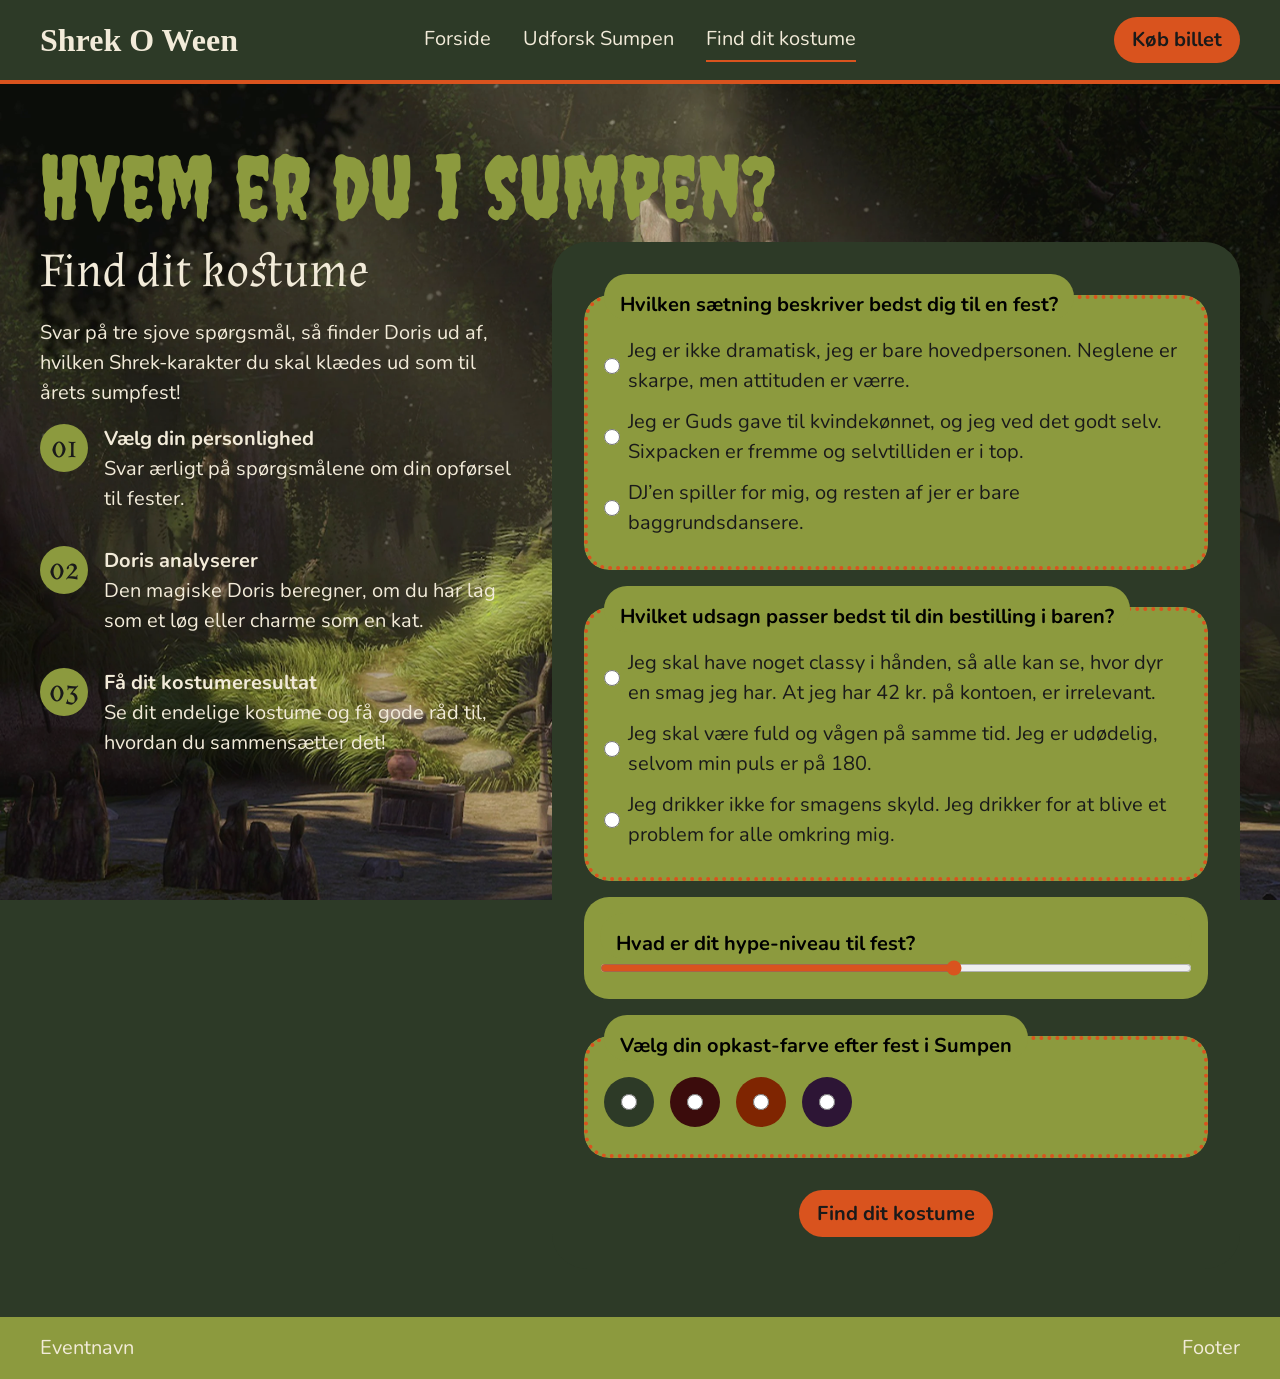
==== commit 4cbf3b50: "form/opsamling færdig + rettelser" ====
--- a/form.html
+++ b/form.html
@@ -76,7 +76,9 @@
 
       <form class="form-placeholder" action="./opsamling.html">
         <fieldset>
-          <legend>Hvilken sætning beskriver bedst dig til en fest?</legend>
+          <legend>
+            <h3>Hvilken sætning beskriver bedst dig til en fest?</h3>
+          </legend>
 
           <label for="sassy">
             <input id="sassy" name="nickname" type="radio" value="sassy" required>
@@ -95,35 +97,43 @@
         </fieldset>
 
         <fieldset>
-          <legend>Hvilket udsagn passer bedst til din bestilling i baren?</legend>
+          <legend>
+            <h3>Hvilket udsagn passer bedst til din bestilling i baren?</h3>
+          </legend>
 
           <label for="espresso_martini">
-            <input id="espresso_martini" name="reason" type="radio" value="espresso_martini" required>
+            <input id="espresso_martini" name="reason" type="radio" value="Espresso Martini" required>
             Jeg skal have noget classy i hånden, så alle kan se, hvor dyr en smag jeg har. At jeg har 42 kr. på kontoen,
             er irrelevant.
           </label>
 
           <label for="vodka_redbull">
-            <input id="vodka_redbull" name="reason" type="radio" value="vodka_redbull">
+            <input id="vodka_redbull" name="reason" type="radio" value="Vodka Redbull">
             Jeg skal være fuld og vågen på samme tid. Jeg er udødelig, selvom min puls er på 180.
           </label>
 
           <label for="tequila">
-            <input id="tequila" name="reason" type="radio" value="tequila">
+            <input id="tequila" name="reason" type="radio" value="Tequila">
             Jeg drikker ikke for smagens skyld. Jeg drikker for at blive et problem for alle omkring mig.
           </label>
         </fieldset>
 
-        <div class="form_group">
-          <label for="hype">Hvad er dit hype-niveau til fest?</label>
-          <input id="hype" name="hype" type="range" min="0" max="100" value="60">
-        </div>
+        <fieldset>
+          <div class="form_group">
+            <legend for="hype">
+              <h3>Hvad er dit hype-niveau til fest?</h3>
+            </legend>
+            <input id="hype" name="hype" type="range" min="0" max="100" value="60">
+          </div>
+        </fieldset>
 
-        <fieldset class="form_group" data-layout="inline">
-          <legend>Vælg din accentfarve</legend>
+        <fieldset class="form_color">
+          <legend>
+            <h3>Vælg din opkast-farve efter fest i Sumpen</h3>
+          </legend>
 
           <label for="color_green" data-color="green">
-            <input class="color_input" id="color_green" type="radio" name="color" value="green">
+            <input class="color_input" id="color_green" type="radio" name="color" value="green" required>
           </label>
 
           <label for="color_red" data-color="red">
--- a/style.css
+++ b/style.css
@@ -32,7 +32,8 @@
   font-size: 3rem;
 }
 
-h3 {
+h3,
+legend {
   font-family: "Nunito", sans-serif;
   font-optical-sizing: auto;
   font-weight: 700;
@@ -43,7 +44,9 @@
 p,
 a,
 summary,
-ul {
+ul,
+label,
+button {
   color: var(--light-color);
   font-family: "Nunito", sans-serif;
   font-optical-sizing: auto;
@@ -59,7 +62,8 @@
 }
 
 .h2_mørk,
-.p_mørk {
+.p_mørk,
+label {
   color: var(--dark-color);
 }
 
@@ -260,7 +264,7 @@
 }
 
 .card,
-.popover_card[popover] {
+.popover_card[popover]:popover-open {
   display: grid;
   grid-template-rows: 2fr 1fr;
   padding: 0;
@@ -492,10 +496,13 @@
 /* Header og footer */
 .site-header {
   grid-column: 1 / -1;
-
+  position: sticky;
   display: grid;
   grid-template-columns: inherit;
   background: var(--color-page);
+  top: 0;
+  z-index: 100;
+  width: 100%;
 }
 
 .site-footer {
@@ -654,7 +661,7 @@
   text-decoration: none;
 }
 
-/* NYE RETTELSER HER - FORMULAR */
+/* FORMULAR */
 
 /* Baggrund fra forsiden */
 body:has(.form-page) {
@@ -699,6 +706,7 @@
 .form-placeholder {
   background-color: var(--color-page);
   padding: var(--space-2);
+  margin-bottom: var(--space-3);
   display: grid;
   gap: var(--space-1);
   align-content: start;
@@ -709,17 +717,18 @@
   background-color: var(--color-surface);
   border: none;
   border-radius: 25px;
-  padding: 1.5rem;
+  padding: var(--space-1);
   min-width: 0;
 }
 
 /* Spørgsmålenes overskrifter */
 .form-placeholder legend {
   background-color: var(--color-surface);
-  border-radius: 10px;
-  padding: 0.4rem;
+  border-radius: 35px;
+  padding: var(--space-1) var(--space-1) 0 var(--space-1);
   font-family: "Nunito", sans-serif;
   font-weight: 700;
+  font-size: 17px;
 }
 
 /* Svarmuligheder */
@@ -734,7 +743,6 @@
 
 /* Radio buttons */
 .form-placeholder input[type="radio"] {
-  accent-color: var(--accent-color);
   width: 1rem;
   height: 1rem;
   flex-shrink: 0;
@@ -746,6 +754,14 @@
   margin-top: var(--space-1);
 }
 
+#hype {
+  width: 100%;
+}
+
+form {
+  accent-color: var(--accent-color);
+}
+
 /* Mobil */
 @media (max-width: 600px) {
   .form-page {
@@ -766,4 +782,62 @@
   border: 4px dotted var(--accent-color);
 }
 
-/* SLUT PÅ NYE RETTELSER */
+/* Farve-svar-muligheder */
+.color_input {
+  cursor: pointer;
+}
+
+label[data-color="green"] {
+  background-color: #2d3a27;
+}
+
+label[data-color="red"] {
+  background-color: #3b0c0c;
+}
+
+label[data-color="brown"] {
+  background-color: #7f2501;
+}
+
+label[data-color="purple"] {
+  background-color: #2d1535;
+}
+
+.form_color {
+  display: flex;
+  gap: var(--space-1);
+}
+
+label[data-color] {
+  width: 50px;
+  height: 50px;
+  border-radius: 50%;
+  align-items: center;
+  justify-content: center;
+  cursor: pointer;
+}
+
+label[data-color]:has(input:checked) {
+  outline: 3px solid var(--accent-color);
+  border: 2px solid var(--accent-color);
+  outline-offset: 4px;
+}
+
+/* Animationer */
+@keyframes progress {
+  from {
+    scale: 0 1;
+  }
+}
+
+.site-header::after {
+  content: "";
+  height: 4px;
+  width: 100%;
+  background-color: #d9531e;
+  grid-column: 1 / -1;
+  z-index: 100;
+  transform-origin: left;
+  animation: progress linear;
+  animation-timeline: scroll(root);
+}
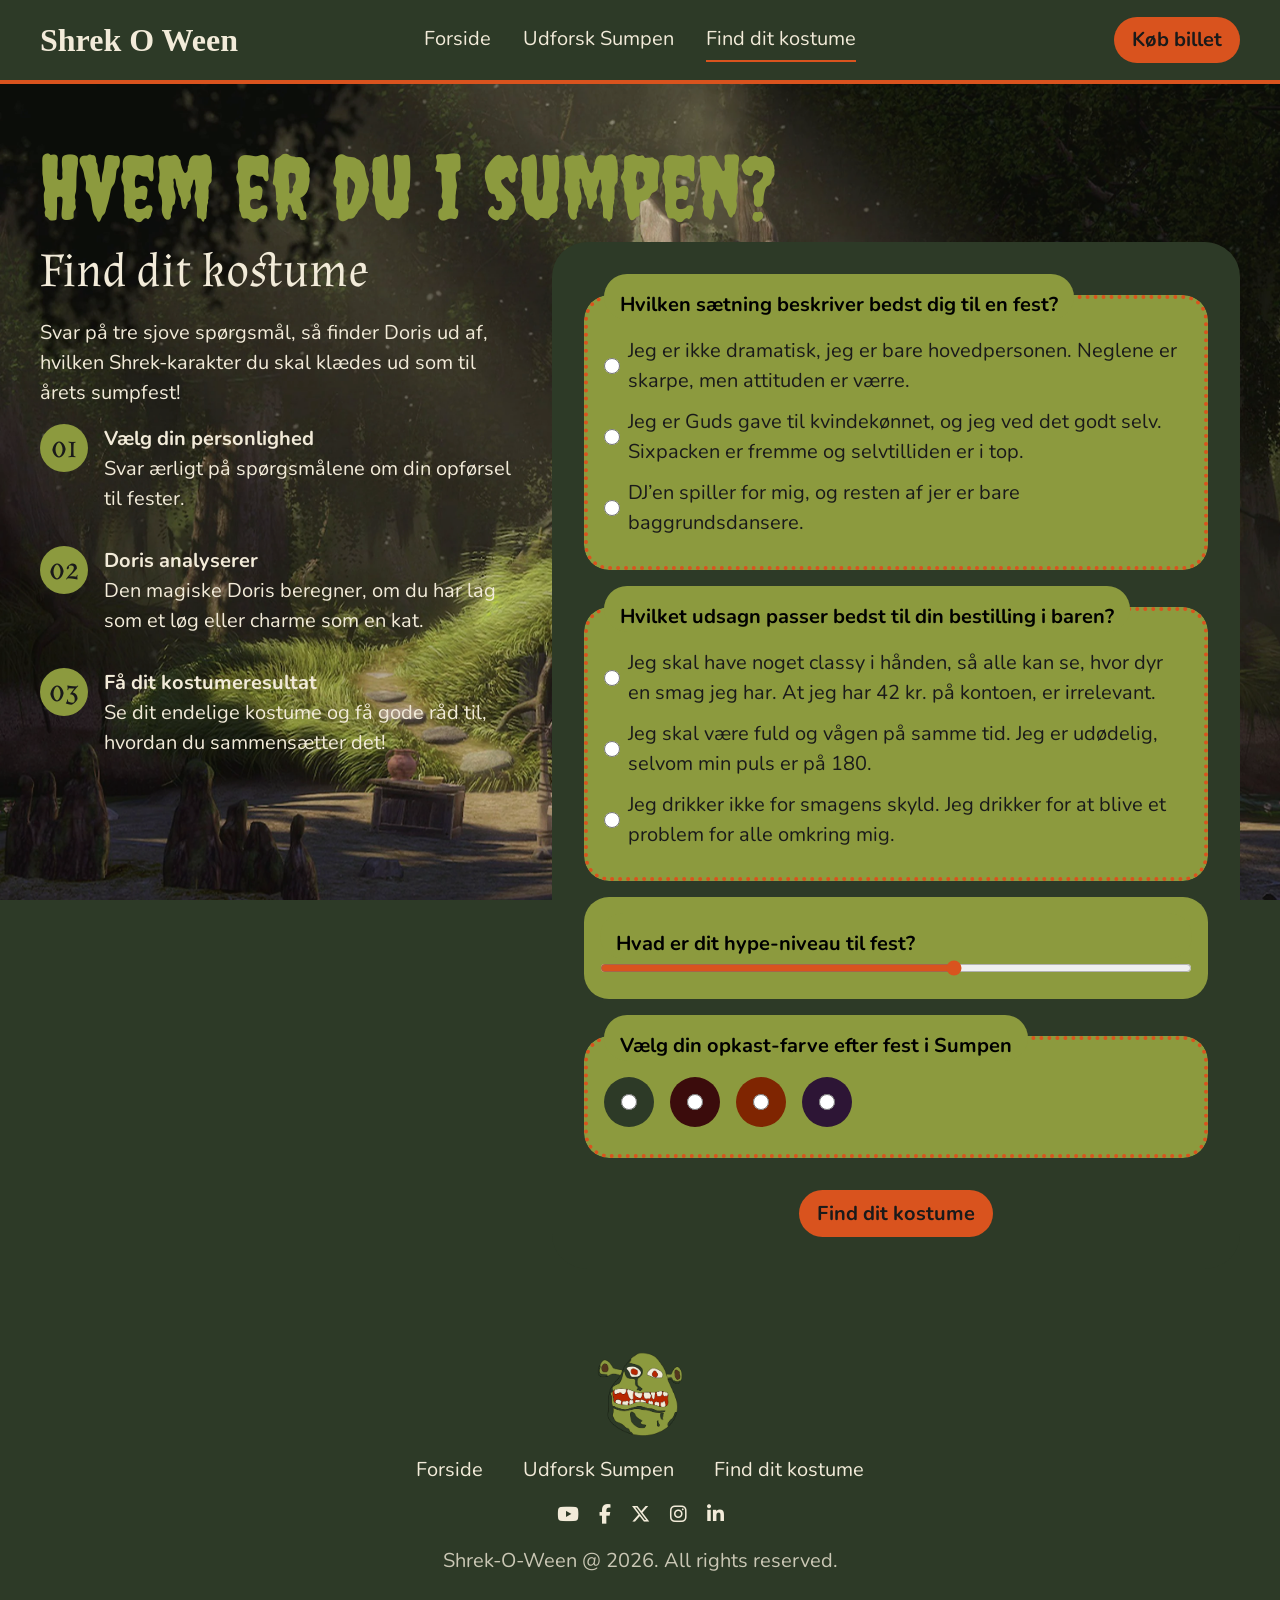
==== commit f7e733bb: "footer donediego" ====
--- a/form.html
+++ b/form.html
@@ -4,12 +4,15 @@
 <head>
   <meta charset="UTF-8">
   <meta name="viewport" content="width=device-width, initial-scale=1.0">
-  <title>Find dit kostume | Shrek O Ween</title>
+  <meta name="robots" content="noindex">
+  <title>Shrek O Ween</title>
   <link rel="preconnect" href="https://fonts.googleapis.com">
   <link rel="preconnect" href="https://fonts.gstatic.com" crossorigin>
   <link
     href="https://fonts.googleapis.com/css2?family=Almendra:ital,wght@0,400;0,700;1,400;1,700&family=Creepster&family=Nunito:ital,wght@0,200..1000;1,200..1000&display=swap"
     rel="stylesheet">
+  <link rel="icon" href="favicon (1).ico">
+  <link rel="stylesheet" href="https://cdnjs.cloudflare.com/ajax/libs/font-awesome/6.5.1/css/all.min.css">
   <link rel="stylesheet" href="./starter.css">
   <link rel="stylesheet" href="./style.css">
 </head>
@@ -20,7 +23,6 @@
       <a class="site-logo" href="./">Shrek O Ween</a>
       <nav class="site-nav">
         <button popovertarget="menu">Menu</button>
-
         <ul class="menu" id="menu" popover>
           <li><a href="./">Forside</a></li>
           <li><a href="./svg.html">Udforsk Sumpen</a></li>
@@ -158,8 +160,24 @@
 
   <footer class="site-footer">
     <div class="footer-content">
-      <p>Eventnavn</p>
-      <p>Footer</p>
+      <div class="footer_logo">
+        <a href="index.html">
+          <img src="./imgs/shrek_img.webp" alt="shrek logo">
+        </a>
+      </div>
+      <nav class="footer_nav">
+        <a href="./" aria-current="page">Forside</a>
+        <a href="./svg.html">Udforsk Sumpen</a>
+        <a href="./form.html">Find dit kostume</a>
+      </nav>
+      <div class="footer_socials">
+        <a href="#" aria-label="YouTube"><i class="fa-brands fa-youtube"></i></a>
+        <a href="#" aria-label="Facebook"><i class="fa-brands fa-facebook-f"></i></a>
+        <a href="#" aria-label="Twitter"><i class="fa-brands fa-x-twitter"></i></a>
+        <a href="#" aria-label="Instagram"><i class="fa-brands fa-instagram"></i></a>
+        <a href="#" aria-label="LinkedIn"><i class="fa-brands fa-linkedin-in"></i></a>
+      </div>
+      <p class="copyright">Shrek-O-Ween @ 2026. All rights reserved.</p>
     </div>
   </footer>
   <script src="./script.js"></script>
--- a/style.css
+++ b/style.css
@@ -510,7 +510,7 @@
 
   display: grid;
   grid-template-columns: inherit;
-  background: var(--color-surface);
+  background: var(--color-page);
 }
 
 .header-content,
@@ -538,6 +538,63 @@
   justify-self: end;
 }
 
+.footer-content {
+  display: flex;
+  flex-direction: column;
+  align-items: center;
+  gap: 30px;
+  max-width: 1200px;
+  margin-inline: auto;
+}
+
+.footer_nav {
+  display: grid;
+  grid-template-columns: 1fr 1fr;
+  justify-items: center;
+  gap: 16px 24px;
+  @media (width > 900px) {
+    display: flex;
+    justify-content: center;
+    gap: 40px;
+  }
+}
+
+.footer_socials {
+  display: flex;
+  justify-content: center;
+  gap: 20px;
+}
+
+.footer_logo img {
+  width: 90px;
+  height: 90px;
+}
+
+footer {
+  color: var(--light-color);
+  padding: var(--space-1) var(--space-2);
+}
+
+.footer_nav a {
+  color: var(--light-color);
+  text-decoration: none;
+  text-align: center;
+}
+
+.footer_socials a {
+  color: var(--light-color);
+  font-size: 1.2rem;
+  text-decoration: none;
+  transition: color 0.3s;
+  text-align: end;
+}
+
+.copyright {
+  color: var(--light-color);
+  opacity: 0.8;
+  text-align: center;
+}
+
 /* MOBIL HEADER */
 @media (max-width: 600px) {
   .header-content {
@@ -572,9 +629,16 @@
 }
 
 .site-nav button {
-  padding: 0.4rem 0.7rem;
-  border: 1px solid var(--color-border);
-  background: var(--color-surface);
+  background-color: var(--accent-color);
+  border: none;
+  color: var(--dark-color);
+  text-decoration: none;
+  text-align: center;
+  font-weight: 700;
+  border-radius: 35px;
+  padding: 0.35rlh 0.75rlh;
+  width: fit-content;
+  cursor: pointer;
   @media (width > 600px) {
     display: none;
   }
